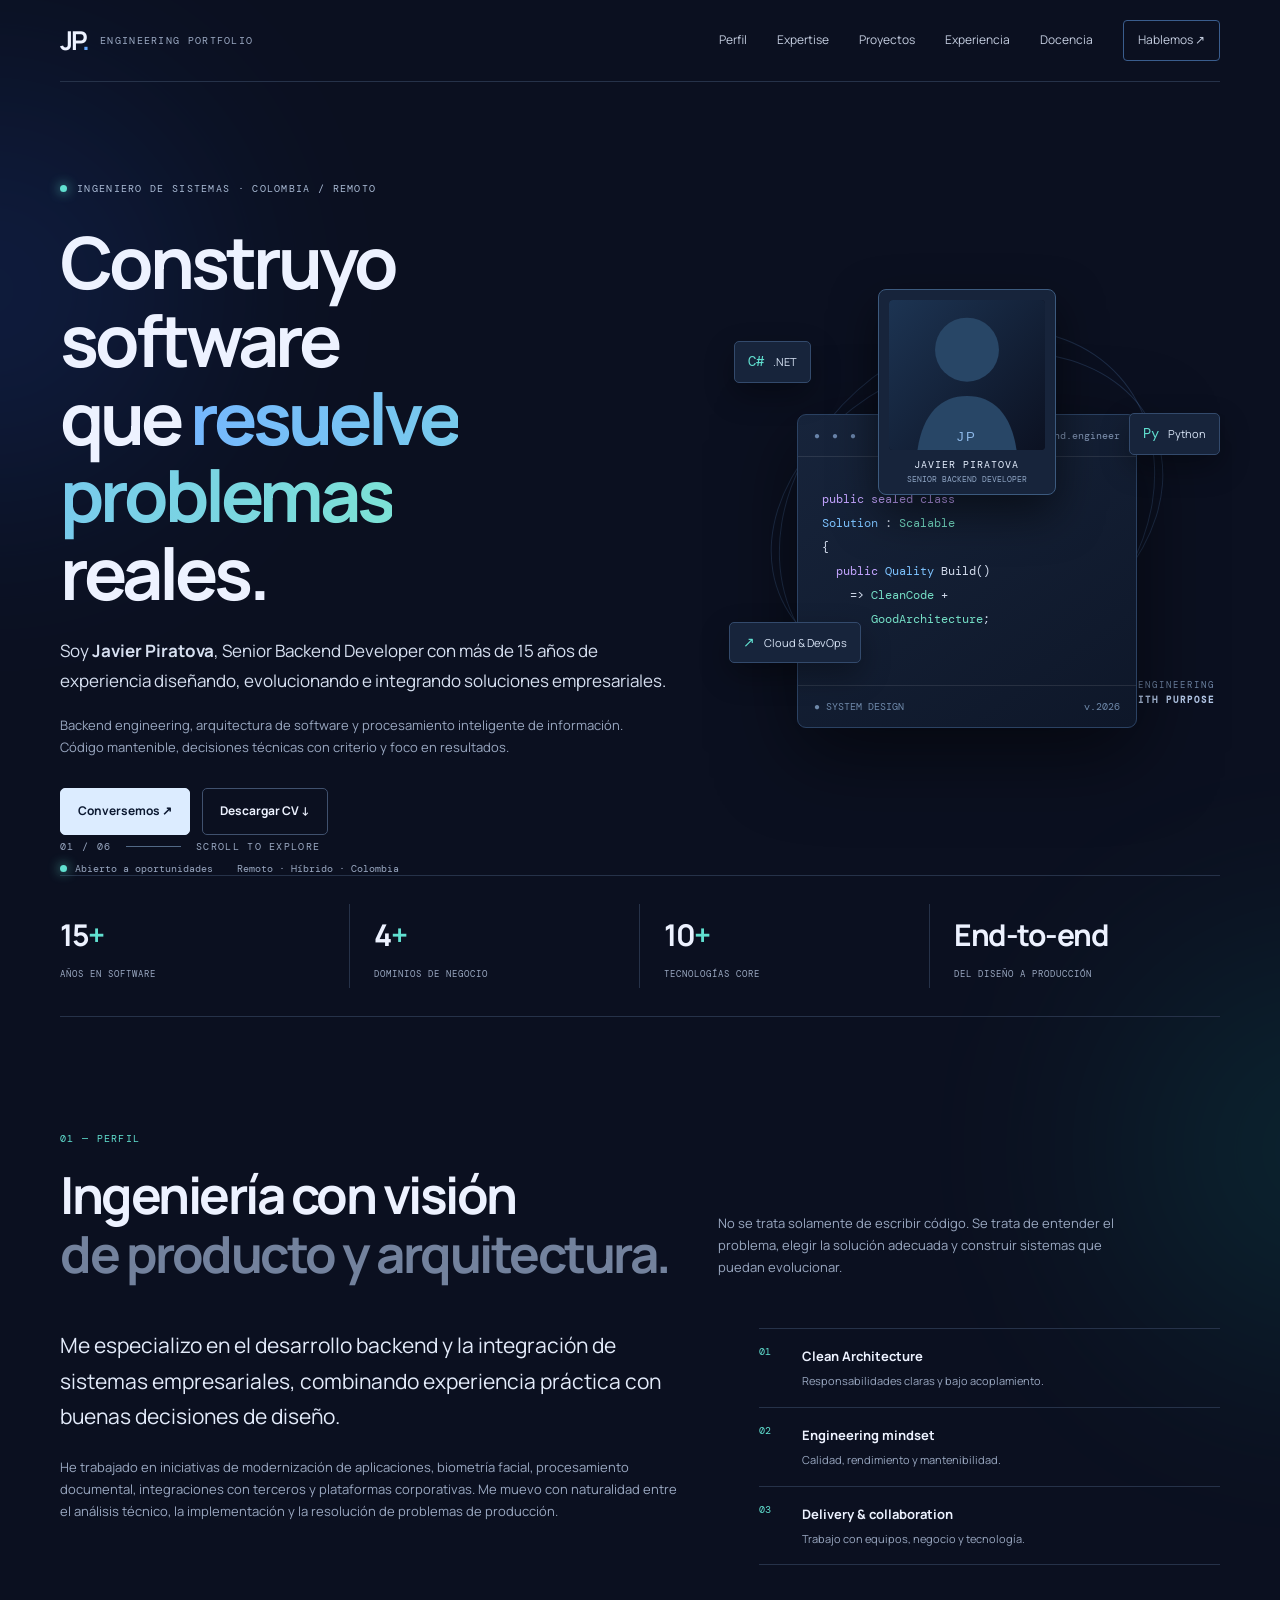
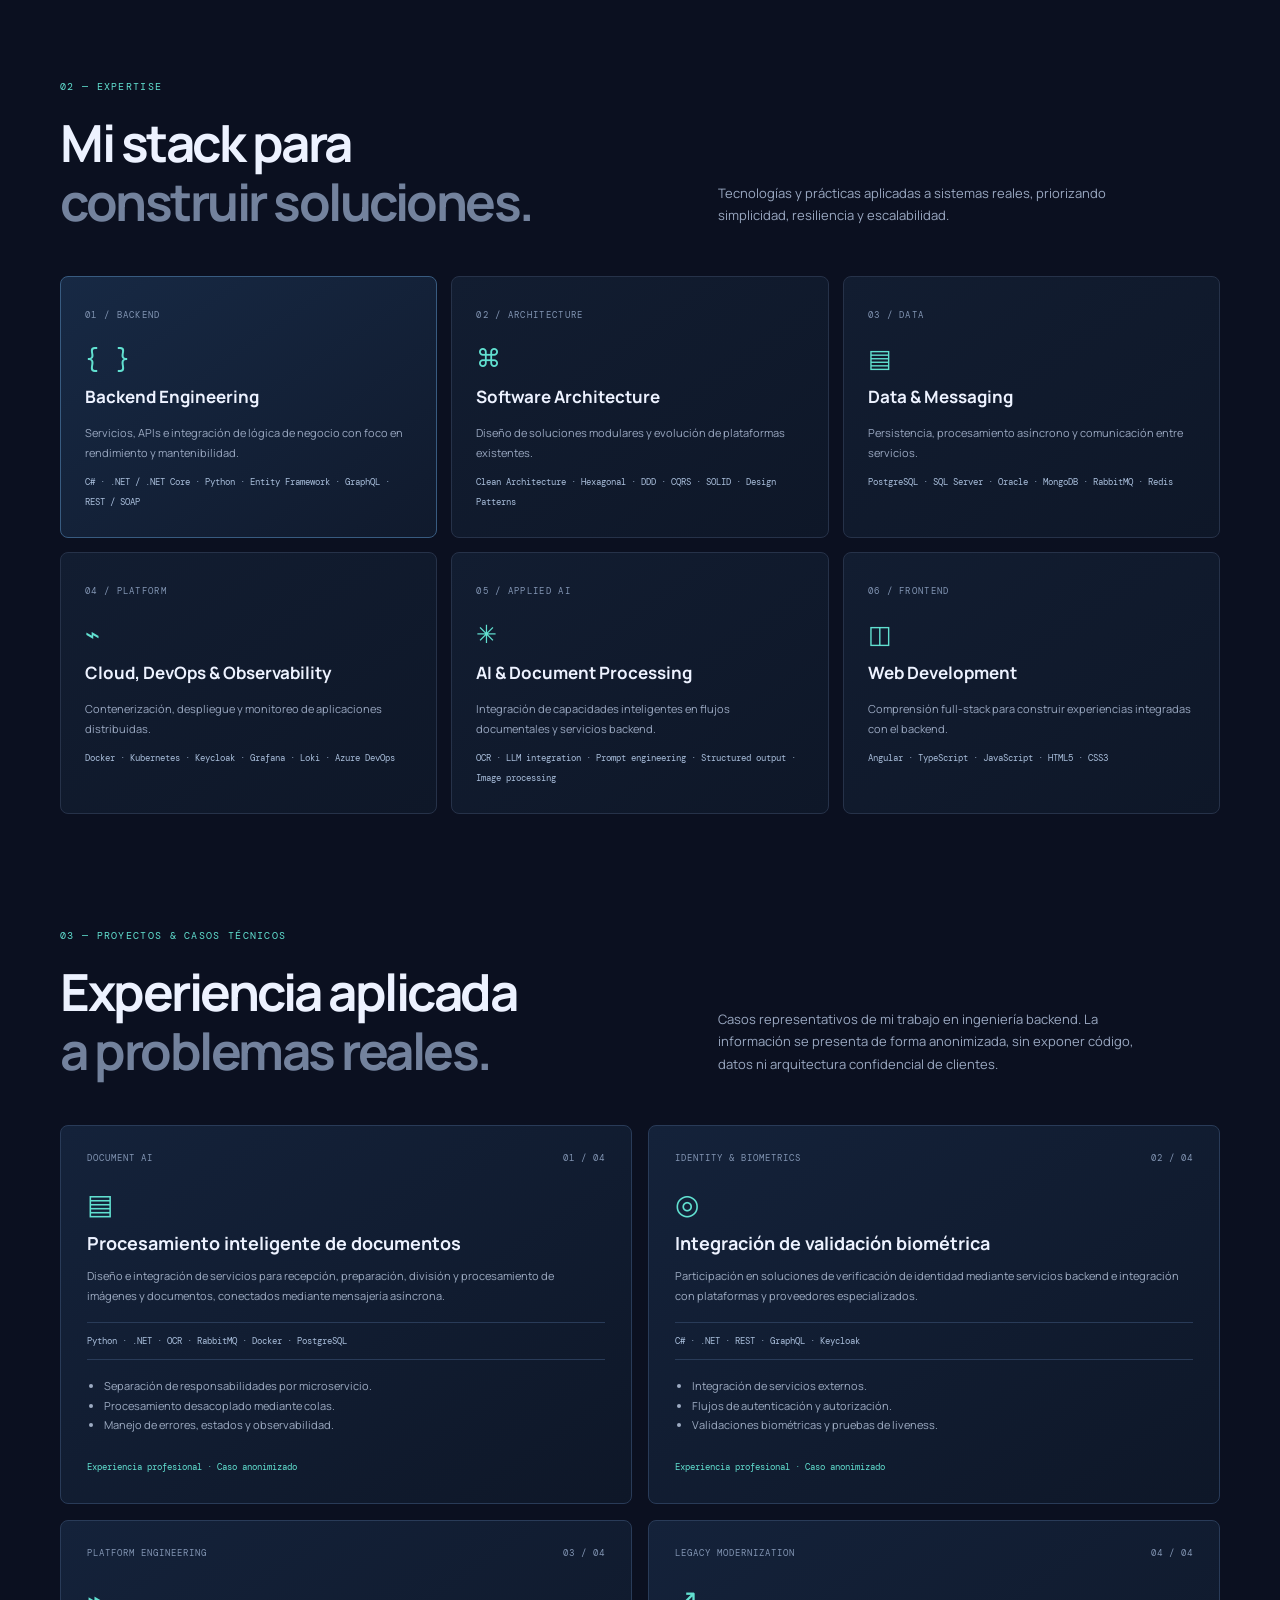
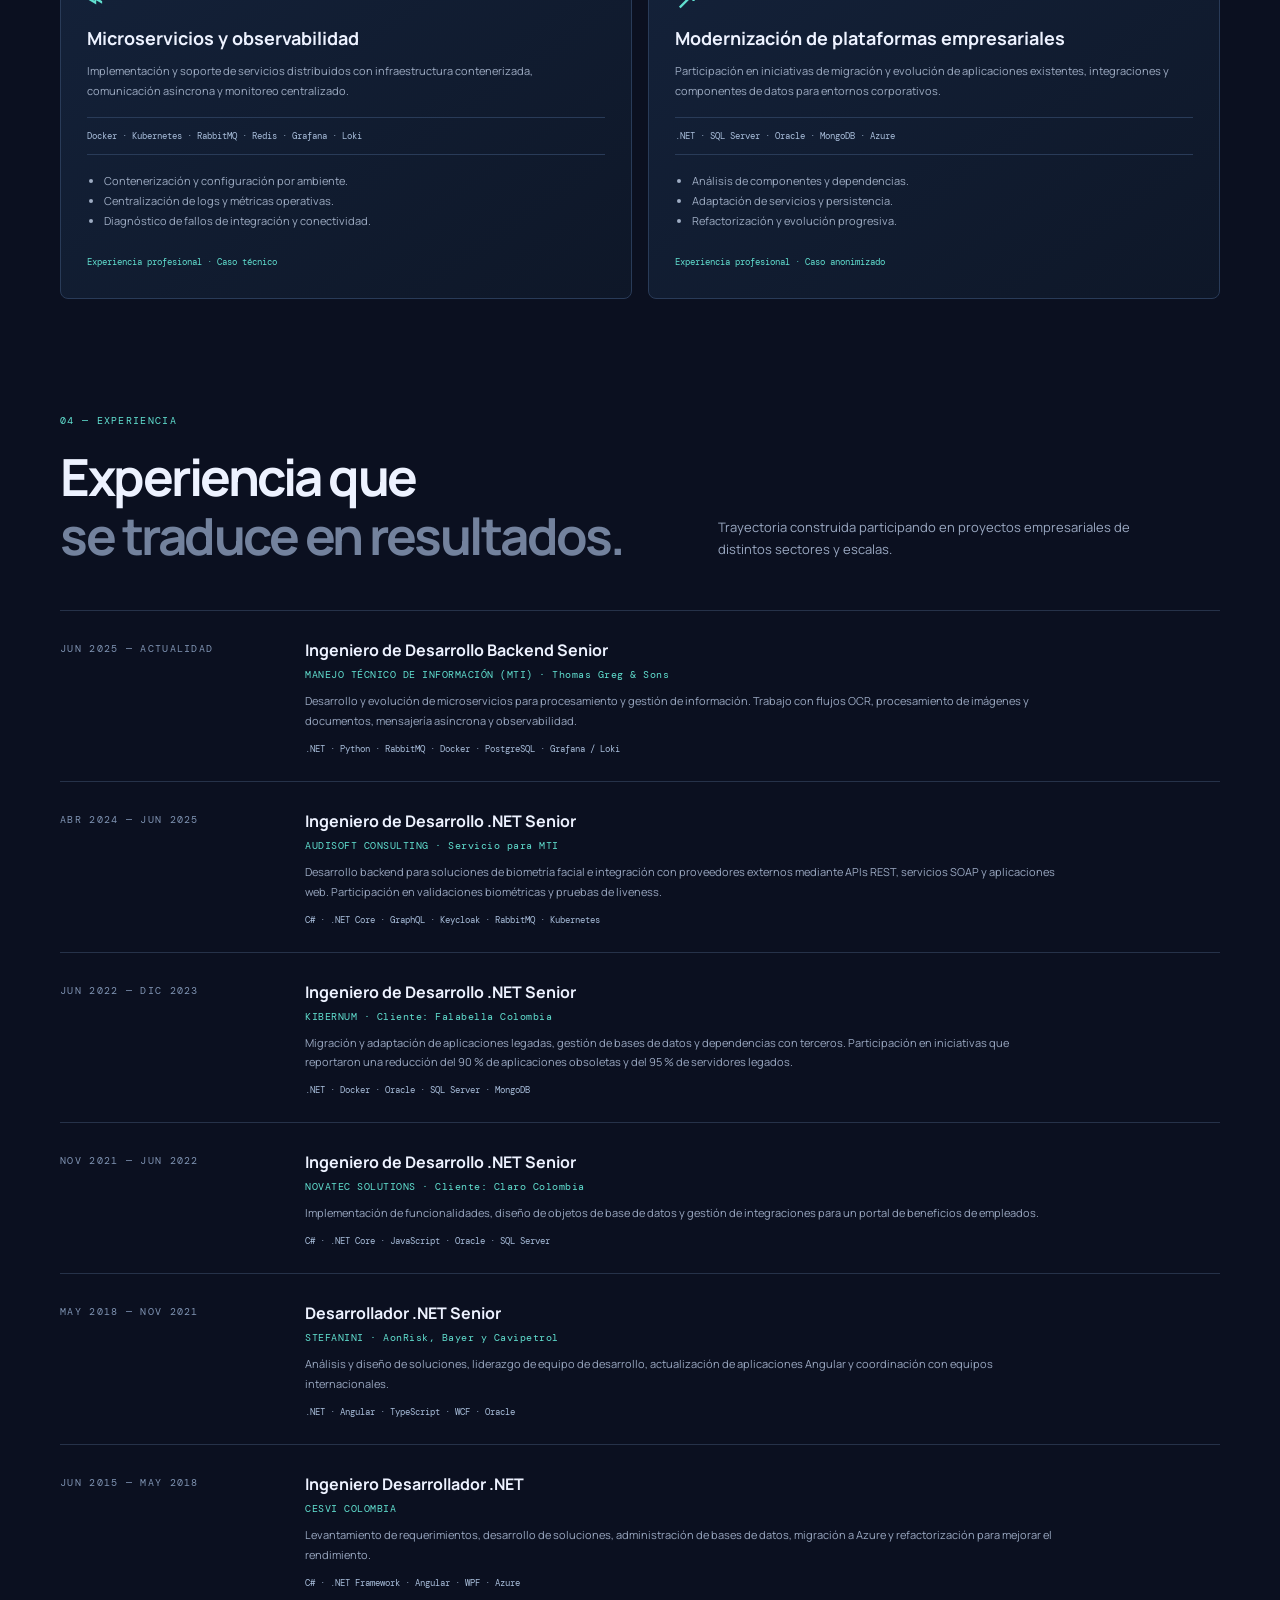
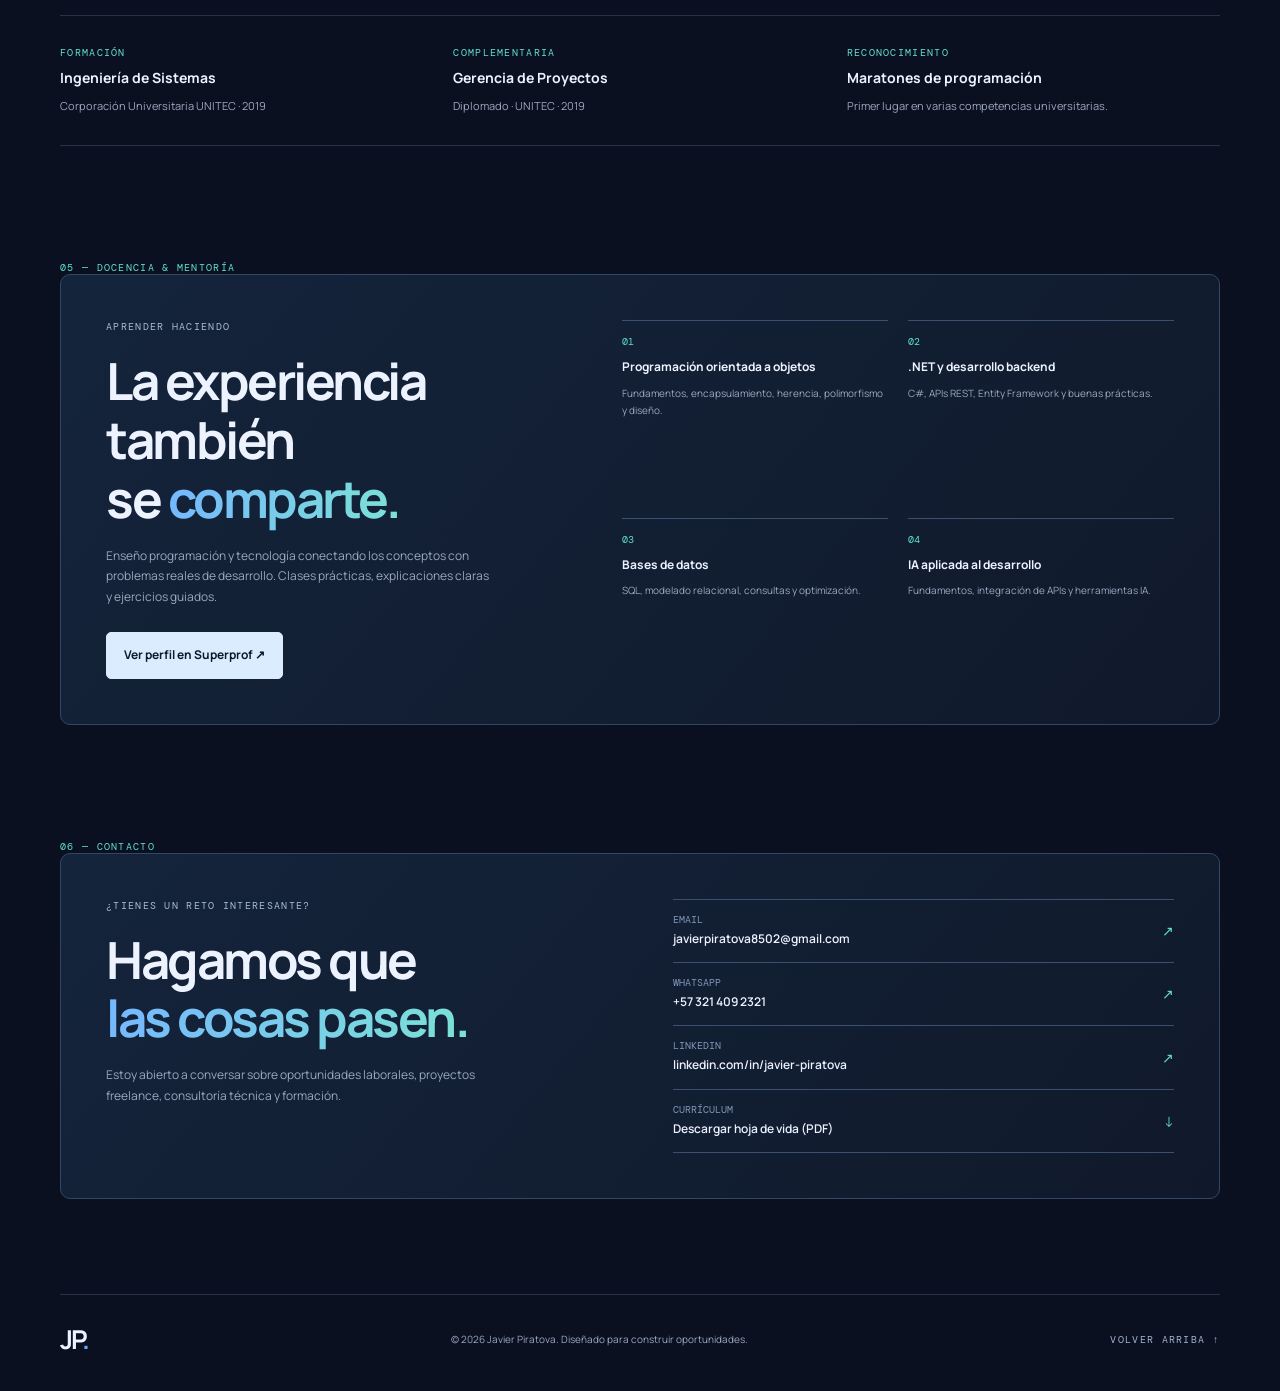
==== index.html @ d43de3b3 "fix(portfolio): refine structured data and brand image accessibility" ====
<!doctype html>
<html lang="es">
<head>
<meta charset="utf-8"><meta name="viewport" content="width=device-width,initial-scale=1">
<meta name="theme-color" content="#0b1020">
<meta name="robots" content="index,follow,max-image-preview:large">
<link rel="canonical" href="https://xavier8502.github.io/Portafolio/">
<link rel="icon" type="image/svg+xml" href="assets/favicon.svg">
<link rel="sitemap" type="application/xml" href="sitemap.xml">
<meta property="og:type" content="website">
<meta property="og:url" content="https://xavier8502.github.io/Portafolio/">
<meta property="og:image" content="https://xavier8502.github.io/Portafolio/assets/og-cover.svg">
<meta name="twitter:card" content="summary_large_image">
<meta name="twitter:title" content="Javier Piratova | Senior Backend Developer">
<meta name="twitter:description" content="Ingeniero de Sistemas y Senior Backend Developer. Arquitectura, .NET, microservicios e IA aplicada.">
<meta name="twitter:image" content="https://xavier8502.github.io/Portafolio/assets/og-cover.svg">
<script type="application/ld+json">
{"@context":"https://schema.org","@type":"Person","name":"Javier Piratova","jobTitle":"Senior Backend Developer","url":"https://xavier8502.github.io/Portafolio/","email":"mailto:javierpiratova8502@gmail.com","sameAs":["https://www.linkedin.com/in/javier-piratova","https://github.com/Xavier8502"],"knowsAbout":["Software Architecture","C#",".NET","Python","Microservices","GraphQL","REST APIs","Document AI","OCR","RabbitMQ","PostgreSQL","Docker","Kubernetes"]}
</script>
<meta name="description" content="Javier Piratova — Senior Backend Developer e Ingeniero de Sistemas. Arquitectura de software, .NET, C#, Python, microservicios, APIs e IA aplicada.">
<meta property="og:title" content="Javier Piratova | Senior Backend Developer">
<meta property="og:description" content="Diseño y desarrollo de soluciones backend robustas, escalables y mantenibles.">
<title>Javier Piratova | Senior Backend Developer</title>
<link rel="preconnect" href="https://fonts.googleapis.com"><link rel="preconnect" href="https://fonts.gstatic.com" crossorigin>
<link href="https://fonts.googleapis.com/css2?family=DM+Mono:wght@400;500&family=Manrope:wght@400;500;600;700;800&display=swap" rel="stylesheet">
<link rel="stylesheet" href="styles.css"><script defer src="script.js"></script>
</head>
<body>
<a class="skip-link" href="#contenido">Saltar al contenido principal</a>
<div class="glow g1"></div><div class="glow g2"></div>
<header><a class="brand" aria-label="Javier Piratova, inicio" href="#inicio"><b>JP<span>.</span></b><small>ENGINEERING PORTFOLIO</small></a>
<button class="menu" type="button" aria-label="Abrir menú" aria-expanded="false" aria-controls="main-navigation">☰</button>
<nav id="main-navigation" aria-label="Navegación principal"><a href="#perfil">Perfil</a><a href="#expertise">Expertise</a><a href="#proyectos">Proyectos</a><a href="#experiencia">Experiencia</a><a href="#docencia">Docencia</a><a class="nav-cta" href="#contacto">Hablemos ↗</a></nav></header>
<main id="contenido">
<section class="hero wrap" id="inicio">
<div class="hero-copy"><div class="eyebrow"><i></i> INGENIERO DE SISTEMAS · COLOMBIA / REMOTO</div>
<h1>Construyo software<br>que <em>resuelve problemas</em><br>reales.</h1>
<p class="lead">Soy <strong>Javier Piratova</strong>, Senior Backend Developer con más de 15 años de experiencia diseñando, evolucionando e integrando soluciones empresariales.</p>
<p class="sub">Backend engineering, arquitectura de software y procesamiento inteligente de información. Código mantenible, decisiones técnicas con criterio y foco en resultados.</p>
<div class="actions"><a class="btn primary" href="#contacto">Conversemos ↗</a><a class="btn" href="assets/CV_Javier_Piratova.pdf" target="_blank" rel="noopener">Descargar CV ↓</a></div>
<div class="availability"><span><i></i> Abierto a oportunidades</span><span>Remoto · Híbrido · Colombia</span></div></div>
<div class="visual"><div class="portrait-card"><img src="assets/profile-placeholder.svg" alt="Marca personal JP de Javier Piratova" width="152" height="184"><span>JAVIER PIRATOVA</span><small>SENIOR BACKEND DEVELOPER</small></div><div class="orbit o1"></div><div class="orbit o2"></div>
<div class="code"><div class="code-top"><span>● ● ●</span> backend.engineer</div><pre><b>public sealed class</b>
<span>Solution</span> : <i>Scalable</i>
{
  <b>public</b> <span>Quality</span> Build()
    =&gt; <i>CleanCode</i> +
       <i>GoodArchitecture</i>;
}</pre><div class="code-bottom">● SYSTEM DESIGN <span>v.2026</span></div></div>
<div class="chip c1"><b>C#</b> .NET</div><div class="chip c2"><b>Py</b> Python</div><div class="chip c3"><b>↗</b> Cloud & DevOps</div><div class="visual-label">ENGINEERING<br><strong>WITH PURPOSE</strong></div></div>
<div class="scroll">01 / 06 <span></span> SCROLL TO EXPLORE</div></section>
<section class="stats wrap"><div><b>15<span>+</span></b><small>AÑOS EN SOFTWARE</small></div><div><b>4<span>+</span></b><small>DOMINIOS DE NEGOCIO</small></div><div><b>10<span>+</span></b><small>TECNOLOGÍAS CORE</small></div><div><b>End-to-end</b><small>DEL DISEÑO A PRODUCCIÓN</small></div></section>
<section class="section wrap" id="perfil"><div class="kicker">01 — PERFIL</div><div class="heading"><h2>Ingeniería con visión<br><span>de producto y arquitectura.</span></h2><p>No se trata solamente de escribir código. Se trata de entender el problema, elegir la solución adecuada y construir sistemas que puedan evolucionar.</p></div>
<div class="profile"><div><p class="big">Me especializo en el desarrollo backend y la integración de sistemas empresariales, combinando experiencia práctica con buenas decisiones de diseño.</p><p>He trabajado en iniciativas de modernización de aplicaciones, biometría facial, procesamiento documental, integraciones con terceros y plataformas corporativas. Me muevo con naturalidad entre el análisis técnico, la implementación y la resolución de problemas de producción.</p></div>
<div class="principles"><article><i>01</i><b>Clean Architecture</b><small>Responsabilidades claras y bajo acoplamiento.</small></article><article><i>02</i><b>Engineering mindset</b><small>Calidad, rendimiento y mantenibilidad.</small></article><article><i>03</i><b>Delivery & collaboration</b><small>Trabajo con equipos, negocio y tecnología.</small></article></div></div></section>
<section class="section wrap" id="expertise"><div class="kicker">02 — EXPERTISE</div><div class="heading"><h2>Mi stack para<br><span>construir soluciones.</span></h2><p>Tecnologías y prácticas aplicadas a sistemas reales, priorizando simplicidad, resiliencia y escalabilidad.</p></div>
<div class="cards">
<article class="card featured"><label>01 / BACKEND</label><div class="symbol">{ }</div><h3>Backend Engineering</h3><p>Servicios, APIs e integración de lógica de negocio con foco en rendimiento y mantenibilidad.</p><div class="tags">C# · .NET / .NET Core · Python · Entity Framework · GraphQL · REST / SOAP</div></article>
<article class="card"><label>02 / ARCHITECTURE</label><div class="symbol">⌘</div><h3>Software Architecture</h3><p>Diseño de soluciones modulares y evolución de plataformas existentes.</p><div class="tags">Clean Architecture · Hexagonal · DDD · CQRS · SOLID · Design Patterns</div></article>
<article class="card"><label>03 / DATA</label><div class="symbol">▤</div><h3>Data & Messaging</h3><p>Persistencia, procesamiento asíncrono y comunicación entre servicios.</p><div class="tags">PostgreSQL · SQL Server · Oracle · MongoDB · RabbitMQ · Redis</div></article>
<article class="card"><label>04 / PLATFORM</label><div class="symbol">⌁</div><h3>Cloud, DevOps & Observability</h3><p>Contenerización, despliegue y monitoreo de aplicaciones distribuidas.</p><div class="tags">Docker · Kubernetes · Keycloak · Grafana · Loki · Azure DevOps</div></article>
<article class="card"><label>05 / APPLIED AI</label><div class="symbol">✳</div><h3>AI & Document Processing</h3><p>Integración de capacidades inteligentes en flujos documentales y servicios backend.</p><div class="tags">OCR · LLM integration · Prompt engineering · Structured output · Image processing</div></article>
<article class="card"><label>06 / FRONTEND</label><div class="symbol">◫</div><h3>Web Development</h3><p>Comprensión full-stack para construir experiencias integradas con el backend.</p><div class="tags">Angular · TypeScript · JavaScript · HTML5 · CSS3</div></article></div></section>

<section class="section wrap" id="proyectos"><div class="kicker">03 — PROYECTOS & CASOS TÉCNICOS</div><div class="heading"><h2>Experiencia aplicada<br><span>a problemas reales.</span></h2><p>Casos representativos de mi trabajo en ingeniería backend. La información se presenta de forma anonimizada, sin exponer código, datos ni arquitectura confidencial de clientes.</p></div>
<div class="project-grid">
<article class="project-card"><div class="project-meta"><span>DOCUMENT AI</span><span>01 / 04</span></div><div class="project-icon">▤</div><h3>Procesamiento inteligente de documentos</h3><p>Diseño e integración de servicios para recepción, preparación, división y procesamiento de imágenes y documentos, conectados mediante mensajería asíncrona.</p><div class="project-stack">Python · .NET · OCR · RabbitMQ · Docker · PostgreSQL</div><ul><li>Separación de responsabilidades por microservicio.</li><li>Procesamiento desacoplado mediante colas.</li><li>Manejo de errores, estados y observabilidad.</li></ul><span class="project-kind">Experiencia profesional · Caso anonimizado</span></article>
<article class="project-card"><div class="project-meta"><span>IDENTITY & BIOMETRICS</span><span>02 / 04</span></div><div class="project-icon">◎</div><h3>Integración de validación biométrica</h3><p>Participación en soluciones de verificación de identidad mediante servicios backend e integración con plataformas y proveedores especializados.</p><div class="project-stack">C# · .NET · REST · GraphQL · Keycloak</div><ul><li>Integración de servicios externos.</li><li>Flujos de autenticación y autorización.</li><li>Validaciones biométricas y pruebas de liveness.</li></ul><span class="project-kind">Experiencia profesional · Caso anonimizado</span></article>
<article class="project-card"><div class="project-meta"><span>PLATFORM ENGINEERING</span><span>03 / 04</span></div><div class="project-icon">⌁</div><h3>Microservicios y observabilidad</h3><p>Implementación y soporte de servicios distribuidos con infraestructura contenerizada, comunicación asíncrona y monitoreo centralizado.</p><div class="project-stack">Docker · Kubernetes · RabbitMQ · Redis · Grafana · Loki</div><ul><li>Contenerización y configuración por ambiente.</li><li>Centralización de logs y métricas operativas.</li><li>Diagnóstico de fallos de integración y conectividad.</li></ul><span class="project-kind">Experiencia profesional · Caso técnico</span></article>
<article class="project-card"><div class="project-meta"><span>LEGACY MODERNIZATION</span><span>04 / 04</span></div><div class="project-icon">↗</div><h3>Modernización de plataformas empresariales</h3><p>Participación en iniciativas de migración y evolución de aplicaciones existentes, integraciones y componentes de datos para entornos corporativos.</p><div class="project-stack">.NET · SQL Server · Oracle · MongoDB · Azure</div><ul><li>Análisis de componentes y dependencias.</li><li>Adaptación de servicios y persistencia.</li><li>Refactorización y evolución progresiva.</li></ul><span class="project-kind">Experiencia profesional · Caso anonimizado</span></article>
</div></section>
<section class="section wrap" id="experiencia"><div class="kicker">04 — EXPERIENCIA</div><div class="heading"><h2>Experiencia que<br><span>se traduce en resultados.</span></h2><p>Trayectoria construida participando en proyectos empresariales de distintos sectores y escalas.</p></div>
<div class="timeline">
<article><time>JUN 2025 — ACTUALIDAD</time><div><h3>Ingeniero de Desarrollo Backend Senior</h3><h4>MANEJO TÉCNICO DE INFORMACIÓN (MTI) · Thomas Greg & Sons</h4><p>Desarrollo y evolución de microservicios para procesamiento y gestión de información. Trabajo con flujos OCR, procesamiento de imágenes y documentos, mensajería asíncrona y observabilidad.</p><small>.NET · Python · RabbitMQ · Docker · PostgreSQL · Grafana / Loki</small></div></article>
<article><time>ABR 2024 — JUN 2025</time><div><h3>Ingeniero de Desarrollo .NET Senior</h3><h4>AUDISOFT CONSULTING · Servicio para MTI</h4><p>Desarrollo backend para soluciones de biometría facial e integración con proveedores externos mediante APIs REST, servicios SOAP y aplicaciones web. Participación en validaciones biométricas y pruebas de liveness.</p><small>C# · .NET Core · GraphQL · Keycloak · RabbitMQ · Kubernetes</small></div></article>
<article><time>JUN 2022 — DIC 2023</time><div><h3>Ingeniero de Desarrollo .NET Senior</h3><h4>KIBERNUM · Cliente: Falabella Colombia</h4><p>Migración y adaptación de aplicaciones legadas, gestión de bases de datos y dependencias con terceros. Participación en iniciativas que reportaron una reducción del 90 % de aplicaciones obsoletas y del 95 % de servidores legados.</p><small>.NET · Docker · Oracle · SQL Server · MongoDB</small></div></article>
<article><time>NOV 2021 — JUN 2022</time><div><h3>Ingeniero de Desarrollo .NET Senior</h3><h4>NOVATEC SOLUTIONS · Cliente: Claro Colombia</h4><p>Implementación de funcionalidades, diseño de objetos de base de datos y gestión de integraciones para un portal de beneficios de empleados.</p><small>C# · .NET Core · JavaScript · Oracle · SQL Server</small></div></article>
<article><time>MAY 2018 — NOV 2021</time><div><h3>Desarrollador .NET Senior</h3><h4>STEFANINI · AonRisk, Bayer y Cavipetrol</h4><p>Análisis y diseño de soluciones, liderazgo de equipo de desarrollo, actualización de aplicaciones Angular y coordinación con equipos internacionales.</p><small>.NET · Angular · TypeScript · WCF · Oracle</small></div></article>
<article><time>JUN 2015 — MAY 2018</time><div><h3>Ingeniero Desarrollador .NET</h3><h4>CESVI COLOMBIA</h4><p>Levantamiento de requerimientos, desarrollo de soluciones, administración de bases de datos, migración a Azure y refactorización para mejorar el rendimiento.</p><small>C# · .NET Framework · Angular · WPF · Azure</small></div></article></div>
<div class="education"><article><label>FORMACIÓN</label><b>Ingeniería de Sistemas</b><small>Corporación Universitaria UNITEC · 2019</small></article><article><label>COMPLEMENTARIA</label><b>Gerencia de Proyectos</b><small>Diplomado · UNITEC · 2019</small></article><article><label>RECONOCIMIENTO</label><b>Maratones de programación</b><small>Primer lugar en varias competencias universitarias.</small></article></div></section>
<section class="section wrap" id="docencia"><div class="kicker">05 — DOCENCIA & MENTORÍA</div><div class="teaching"><div><div class="eyebrow">APRENDER HACIENDO</div><h2>La experiencia también<br>se <em>comparte.</em></h2><p>Enseño programación y tecnología conectando los conceptos con problemas reales de desarrollo. Clases prácticas, explicaciones claras y ejercicios guiados.</p><a class="btn primary" href="https://www.superprof.co/" aria-label="Buscar perfil de Javier Piratova en Superprof" target="_blank" rel="noopener">Ver perfil en Superprof ↗</a></div>
<div class="topics"><article><i>01</i><b>Programación orientada a objetos</b><small>Fundamentos, encapsulamiento, herencia, polimorfismo y diseño.</small></article><article><i>02</i><b>.NET y desarrollo backend</b><small>C#, APIs REST, Entity Framework y buenas prácticas.</small></article><article><i>03</i><b>Bases de datos</b><small>SQL, modelado relacional, consultas y optimización.</small></article><article><i>04</i><b>IA aplicada al desarrollo</b><small>Fundamentos, integración de APIs y herramientas IA.</small></article></div></div></section>
<section class="section wrap contact-section" id="contacto"><div class="kicker">06 — CONTACTO</div><div class="contact"><div><div class="eyebrow">¿TIENES UN RETO INTERESANTE?</div><h2>Hagamos que<br><em>las cosas pasen.</em></h2><p>Estoy abierto a conversar sobre oportunidades laborales, proyectos freelance, consultoría técnica y formación.</p></div>
<div class="links"><a href="mailto:javierpiratova8502@gmail.com"><small>EMAIL</small><b>javierpiratova8502@gmail.com</b><i>↗</i></a><a href="https://wa.me/573214092321" target="_blank" rel="noopener"><small>WHATSAPP</small><b>+57 321 409 2321</b><i>↗</i></a><a href="https://www.linkedin.com/in/javier-piratova" target="_blank" rel="noopener"><small>LINKEDIN</small><b>linkedin.com/in/javier-piratova</b><i>↗</i></a><a href="assets/CV_Javier_Piratova.pdf" target="_blank" rel="noopener"><small>CURRÍCULUM</small><b>Descargar hoja de vida (PDF)</b><i>↓</i></a></div></div></section>
</main><footer class="wrap"><a class="brand" href="#inicio"><b>JP<span>.</span></b></a><small>© <span id="year">2026</span> Javier Piratova. Diseñado para construir oportunidades.</small><a href="#inicio">VOLVER ARRIBA ↑</a></footer>
</body></html>
---- styles.css ----
*{box-sizing:border-box}html{scroll-behavior:smooth;scroll-padding-top:90px}body{margin:0;background:#0b1020;color:#edf2ff;font:14px/1.7 Manrope,sans-serif;overflow-x:hidden}a{color:inherit;text-decoration:none}.glow{position:absolute;z-index:-1;filter:blur(110px);opacity:.15;border-radius:50%;pointer-events:none}.g1{width:420px;height:420px;background:#2563eb;top:80px;left:-220px}.g2{width:400px;height:400px;background:#0d9488;top:950px;right:-240px}.wrap,header{width:min(1160px,calc(100% - 48px));margin:auto}header{height:82px;display:flex;align-items:center;justify-content:space-between;border-bottom:1px solid #263249;position:relative;z-index:4}.brand{display:flex;align-items:center;gap:12px}.brand b{font-size:26px;letter-spacing:-2px}.brand b span{color:#65a8ff}.brand small,.eyebrow,.kicker,label,time,.scroll,footer>a:last-child{font:10px 'DM Mono',monospace;letter-spacing:1.3px;color:#9aa8c1}nav{display:flex;gap:30px;align-items:center;font-size:12px;color:#c5cee0}nav a:hover{color:white}.nav-cta{padding:9px 14px;border:1px solid #3a5d8d;border-radius:4px}.menu{display:none;background:none;border:0;color:white;font-size:22px}.hero{min-height:680px;padding-top:100px;display:grid;grid-template-columns:1.1fr .9fr;gap:35px;align-items:center;position:relative}.eyebrow{display:flex;gap:10px;align-items:center;color:#a9bad4}.eyebrow i,.availability i{width:7px;height:7px;border-radius:50%;background:#61e0d0;box-shadow:0 0 12px #61e0d0;display:inline-block}.hero h1{font-size:clamp(43px,6vw,72px);line-height:1.08;letter-spacing:-4px;margin:28px 0 24px}.hero h1 em,.teaching h2 em,.contact h2 em{font-style:normal;background:linear-gradient(100deg,#75b7ff,#7ce2d5);background-clip:text;color:transparent}.lead{font-size:17px;color:#d7e0f1;max-width:610px;line-height:1.8}.sub{font-size:13px;color:#9aa8c1;max-width:570px}.actions{display:flex;gap:12px;margin-top:30px}.btn{display:inline-block;padding:12px 17px;border:1px solid #40516e;border-radius:5px;font-size:12px;font-weight:700}.btn:hover{border-color:#65a8ff;transform:translateY(-2px)}.btn.primary{background:#dcecff;color:#0b1830;border-color:#dcecff}.availability{display:flex;gap:24px;margin-top:27px;font:10px 'DM Mono',monospace;color:#9aa8c1}.availability span{display:flex;align-items:center;gap:8px}.visual{height:460px;display:grid;place-items:center;position:relative;margin-bottom:30px}.orbit{position:absolute;border:1px solid #6aa0e633;border-radius:50%}.o1{width:410px;height:300px;transform:rotate(-25deg)}.o2{width:330px;height:410px;transform:rotate(48deg)}.code{width:340px;background:linear-gradient(145deg,#17243b,#0e1729);border:1px solid #2b4263;border-radius:9px;box-shadow:0 25px 80px #0008;z-index:2;overflow:hidden}.code-top,.code-bottom{height:42px;display:flex;justify-content:space-between;align-items:center;padding:0 16px;color:#8295b3;font:10px 'DM Mono',monospace;border-bottom:1px solid #ffffff18}.code-top span{color:#6883a9;letter-spacing:3px}.code pre{padding:18px 24px;color:#d5deef;font:12px/2 'DM Mono',monospace}.code pre b{color:#c4a5ff;font-weight:400}.code pre span{color:#7dc3ff}.code pre i{color:#75dfc6;font-style:normal}.code-bottom{border:0;border-top:1px solid #ffffff18;color:#6e88a9}.chip{position:absolute;z-index:3;padding:10px 13px;background:#17243b;border:1px solid #334a6c;border-radius:5px;box-shadow:0 12px 30px #0005;font-size:11px;color:#d9e5f7}.chip b{font:14px 'DM Mono',monospace;color:#61e0d0;margin-right:7px}.c1{top:58px;left:20px}.c2{right:0;top:130px}.c3{bottom:80px;left:15px}.visual-label{position:absolute;right:5px;bottom:35px;font:9px/1.7 'DM Mono',monospace;letter-spacing:2px;color:#6f85a5;text-align:right}.visual-label strong{color:#b5c9e9}.scroll{position:absolute;bottom:22px;left:0;display:flex;gap:15px;align-items:center}.scroll span{height:1px;width:55px;background:#526986}.stats{display:grid;grid-template-columns:repeat(4,1fr);padding:28px 0;border-top:1px solid #263249;border-bottom:1px solid #263249}.stats div{padding:5px 24px;border-right:1px solid #263249}.stats div:first-child{padding-left:0}.stats div:last-child{border:0}.stats b{display:block;font-size:30px;letter-spacing:-1.5px}.stats b span{color:#61e0d0}.stats small{font:9px 'DM Mono',monospace;letter-spacing:1px;color:#9aa8c1}.section{padding-top:115px}.kicker{color:#61e0d0}.heading{display:grid;grid-template-columns:1.1fr .9fr;gap:45px;align-items:end;margin:20px 0 45px}.heading h2,.teaching h2,.contact h2{font-size:clamp(34px,4vw,52px);letter-spacing:-2.5px;line-height:1.15;margin:0}.heading h2 span{color:#73829d}.heading>p{font-size:13px;color:#9aa8c1;max-width:420px;margin:0 0 5px}.profile{display:grid;grid-template-columns:1.15fr .85fr;gap:75px}.big{font-size:21px;line-height:1.7;color:#e3ebfa;margin-top:0}.profile>div:first-child>p:last-child{font-size:13px;color:#9aa8c1}.principles{border-top:1px solid #263249}.principles article{display:grid;grid-template-columns:38px 1fr;gap:5px;padding:16px 0;border-bottom:1px solid #263249}.principles i,.topics i{font:10px 'DM Mono',monospace;color:#61e0d0;grid-row:span 2}.principles b{font-size:13px}.principles small{font-size:11px;color:#9aa8c1}.cards{display:grid;grid-template-columns:repeat(3,1fr);gap:14px}.card{background:linear-gradient(145deg,#121d31,#0e1728);border:1px solid #263249;padding:24px;border-radius:8px;min-height:245px}.card:hover{border-color:#42658f;transform:translateY(-3px)}.card.featured{border-color:#385b80;background:linear-gradient(145deg,#172944,#101a2d)}.card label{color:#8295b3;font-size:9px}.symbol{font:25px 'DM Mono',monospace;color:#61e0d0;margin:17px 0 8px}.card h3{font-size:17px;margin:0 0 8px}.card p{font-size:11px;color:#9aa8c1;line-height:1.8}.tags{font:9px 'DM Mono',monospace;color:#a9bedb;line-height:2.2}.timeline{border-top:1px solid #263249}.timeline article{display:grid;grid-template-columns:210px 1fr;gap:35px;padding:26px 0;border-bottom:1px solid #263249}.timeline time{padding-top:5px;color:#7f93b2}.timeline h3{font-size:16px;margin:0 0 4px}.timeline h4{font:10px 'DM Mono',monospace;color:#61e0d0;letter-spacing:.5px;margin:0 0 10px}.timeline p{font-size:11px;color:#9aa8c1;line-height:1.8;margin:0;max-width:760px}.timeline small{display:block;font:9px 'DM Mono',monospace;color:#a9bedb;margin-top:12px}.education{display:grid;grid-template-columns:repeat(3,1fr);gap:20px;padding:30px 0;border-bottom:1px solid #263249}.education article{display:grid;gap:7px}.education label{color:#61e0d0}.education b{font-size:14px}.education small{font-size:11px;color:#9aa8c1}.teaching,.contact{display:grid;grid-template-columns:.9fr 1.1fr;gap:65px;padding:45px;background:linear-gradient(130deg,#14243b,#10192b);border:1px solid #304866;border-radius:10px}.teaching h2,.contact h2{margin:18px 0}.teaching>div:first-child>p,.contact>div:first-child>p{font-size:12px;color:#9aa8c1;max-width:390px;margin-bottom:25px}.topics{display:grid;grid-template-columns:1fr 1fr;gap:20px}.topics article{border-top:1px solid #3b506e;padding-top:14px}.topics i{display:block;margin-bottom:9px}.topics b{font-size:12px;display:block}.topics small{font-size:10px;color:#9aa8c1;display:block;margin-top:7px;line-height:1.7}.contact-section{padding-bottom:95px}.contact{grid-template-columns:1fr 1fr}.links{border-top:1px solid #3b506e}.links a{display:grid;grid-template-columns:1fr auto;gap:3px;padding:13px 0;border-bottom:1px solid #3b506e}.links small{grid-column:1;font:10px 'DM Mono',monospace;color:#8297b6}.links b{font-size:12px;font-weight:600}.links i{grid-column:2;grid-row:1/3;align-self:center;color:#61e0d0;font-style:normal}footer{border-top:1px solid #263249;padding:22px 0 30px;display:flex;align-items:center;justify-content:space-between}footer>small{font-size:10px;color:#9aa8c1}footer>a:last-child{color:#9fb2cf}
@media(max-width:850px){.hero{grid-template-columns:1fr;padding-top:70px}.visual{height:390px}.heading{grid-template-columns:1fr;gap:14px}.profile{gap:30px}.cards{grid-template-columns:repeat(2,1fr)}.teaching,.contact{gap:35px;padding:30px}.timeline article{grid-template-columns:155px 1fr}}
@media(max-width:600px){.wrap,header{width:calc(100% - 36px)}header{height:70px}.brand small{font-size:8px}.menu{display:block}nav{display:none;position:absolute;top:69px;left:0;right:0;background:#111a2d;border:1px solid #263249;padding:18px;flex-direction:column;align-items:stretch;gap:17px}nav.open{display:flex}.nav-cta{text-align:center}.hero{padding-top:55px;min-height:auto}.hero h1{font-size:43px;letter-spacing:-2.5px}.lead{font-size:15px}.availability{flex-direction:column;gap:9px}.visual{height:340px;transform:scale(.88);margin:-5px -20px 18px}.code{width:300px}.o1{width:330px}.o2{height:340px}.c1{left:0}.c2{right:0}.c3{left:0}.scroll{position:relative;bottom:auto;margin:8px 0 22px}.stats{grid-template-columns:1fr 1fr;gap:17px}.stats div{padding:5px 12px;border:0}.stats div:first-child{padding-left:12px}.stats b{font-size:25px}.section{padding-top:82px}.heading{margin-bottom:30px}.heading h2,.teaching h2,.contact h2{font-size:37px}.profile,.teaching,.contact{grid-template-columns:1fr}.profile{gap:24px}.cards{grid-template-columns:1fr}.card{min-height:0}.timeline article{grid-template-columns:1fr;gap:8px;padding:21px 0}.education{grid-template-columns:1fr;gap:20px}.teaching,.contact{padding:25px;gap:30px}.topics{grid-template-columns:1fr 1fr;gap:17px}footer{flex-wrap:wrap;gap:12px}footer>small{order:3;width:100%}}


/* Portfolio v2.0 — accessibility and project storytelling */
:focus-visible{outline:3px solid #7ce2d5;outline-offset:4px;border-radius:3px}
.skip-link{position:absolute;left:12px;top:-60px;z-index:20;padding:10px 14px;background:#dcecff;color:#0b1830;border-radius:4px;font-weight:800}
.skip-link:focus{top:12px}
.portrait-card{position:absolute;z-index:4;left:50%;top:6px;transform:translateX(-50%);width:178px;padding:10px;background:#17243b;border:1px solid #3c5a7e;border-radius:8px;text-align:center;box-shadow:0 18px 45px #0008}
.portrait-card img{display:block;width:100%;height:150px;object-fit:cover;border-radius:4px;background:#0b1020}
.portrait-card span{display:block;margin-top:8px;font:10px 'DM Mono',monospace;letter-spacing:1px;color:#e5efff}
.portrait-card small{display:block;font:8px 'DM Mono',monospace;color:#8fa5c4;margin-top:3px}
.visual .code{margin-top:115px}
.project-grid{display:grid;grid-template-columns:repeat(2,minmax(0,1fr));gap:16px}
.project-card{padding:26px;background:linear-gradient(145deg,#14223a,#0e1728);border:1px solid #293b58;border-radius:8px;transition:transform .2s,border-color .2s}
.project-card:hover{transform:translateY(-3px);border-color:#527aa8}
.project-meta{display:flex;justify-content:space-between;font:9px 'DM Mono',monospace;letter-spacing:1px;color:#8295b3}
.project-icon{font:28px 'DM Mono',monospace;color:#61e0d0;margin:22px 0 8px}
.project-card h3{font-size:18px;line-height:1.35;margin:0 0 10px}
.project-card p,.project-card li{font-size:11px;line-height:1.8;color:#9eacc3}
.project-stack{margin:16px 0;padding:10px 0;border-top:1px solid #293b58;border-bottom:1px solid #293b58;font:9px/1.8 'DM Mono',monospace;color:#a9bedb}
.project-card ul{padding-left:17px;margin:12px 0 18px}
.project-kind{font:9px 'DM Mono',monospace;color:#61e0d0}
@media(max-width:850px){.portrait-card{top:-12px;left:50%;}.visual .code{margin-top:140px}.project-grid{grid-template-columns:1fr 1fr}}
@media(max-width:600px){.portrait-card{width:135px;top:-5px}.portrait-card img{height:112px}.portrait-card span{font-size:8px}.portrait-card small{font-size:7px}.visual .code{margin-top:120px}.project-grid{grid-template-columns:1fr}.project-card{padding:21px}}
@media(prefers-reduced-motion:reduce){html{scroll-behavior:auto}*,*::before,*::after{animation-duration:.01ms!important;animation-iteration-count:1!important;transition-duration:.01ms!important}}
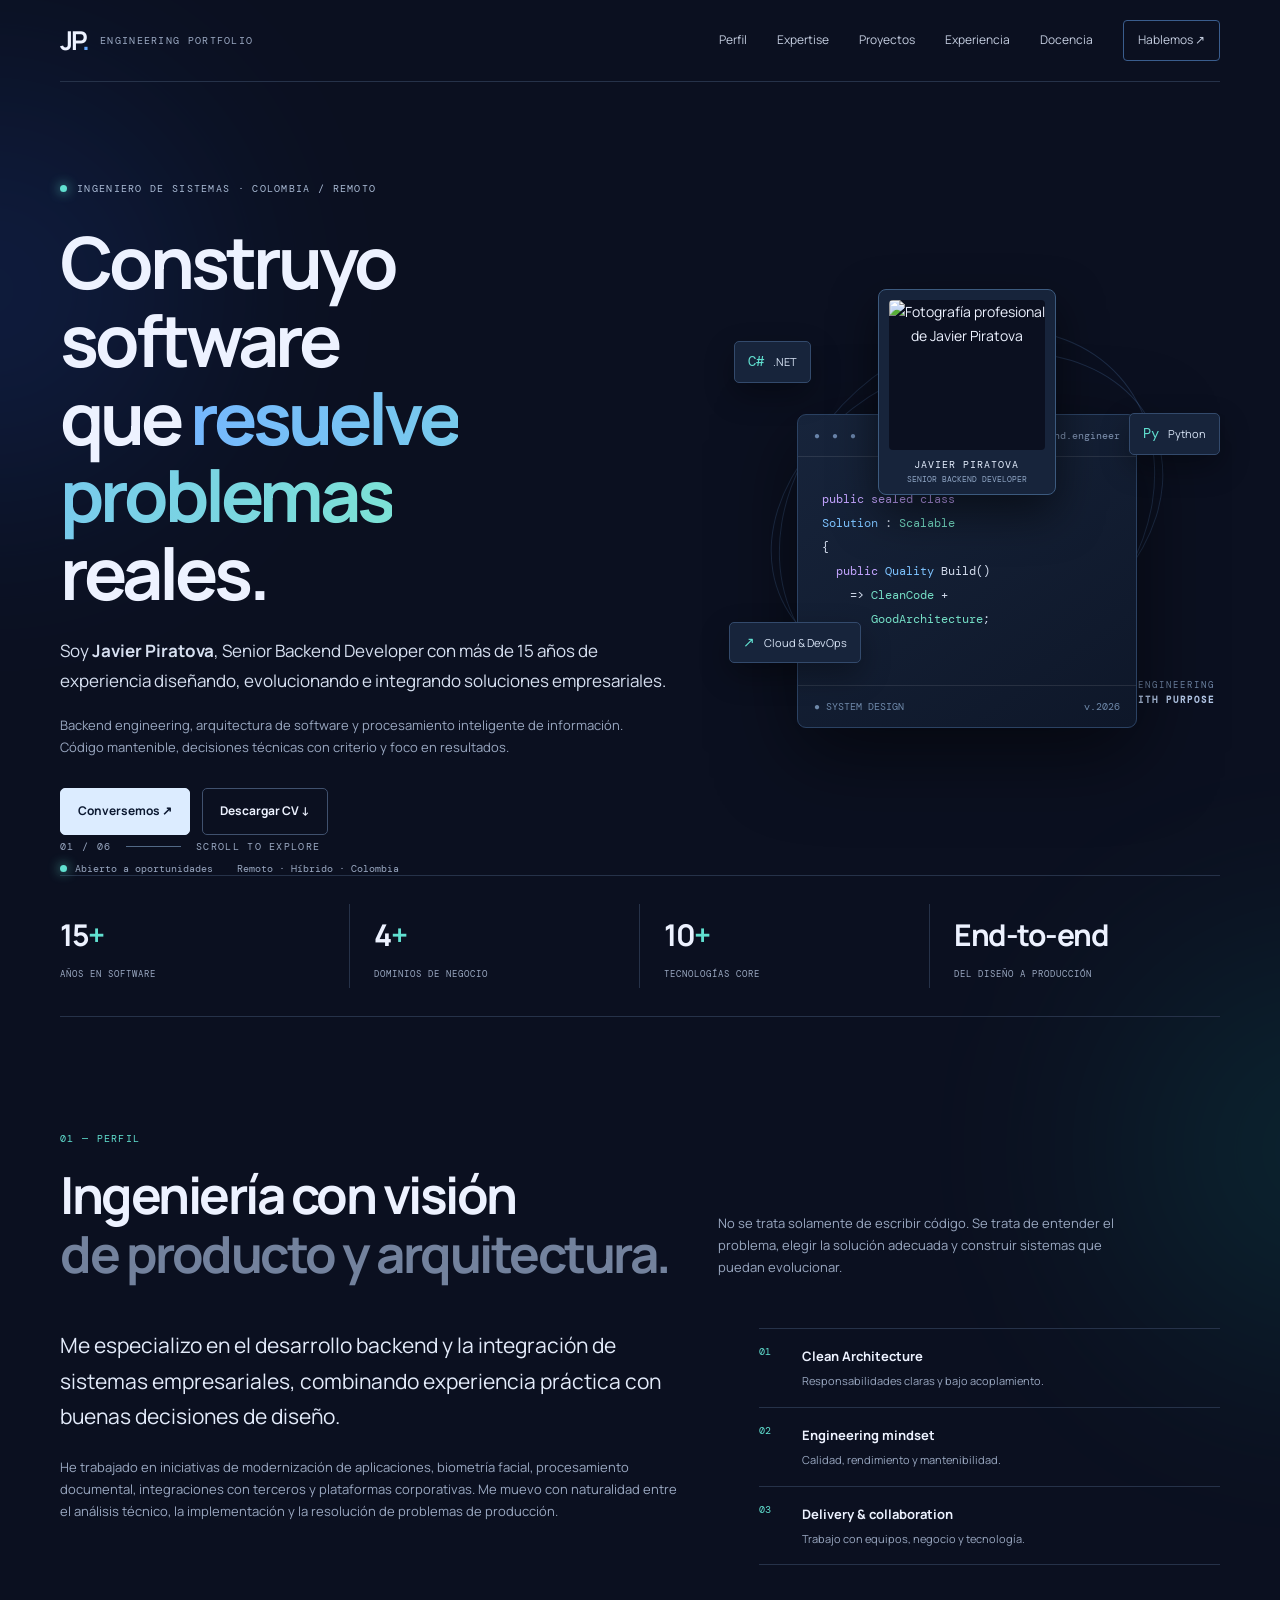
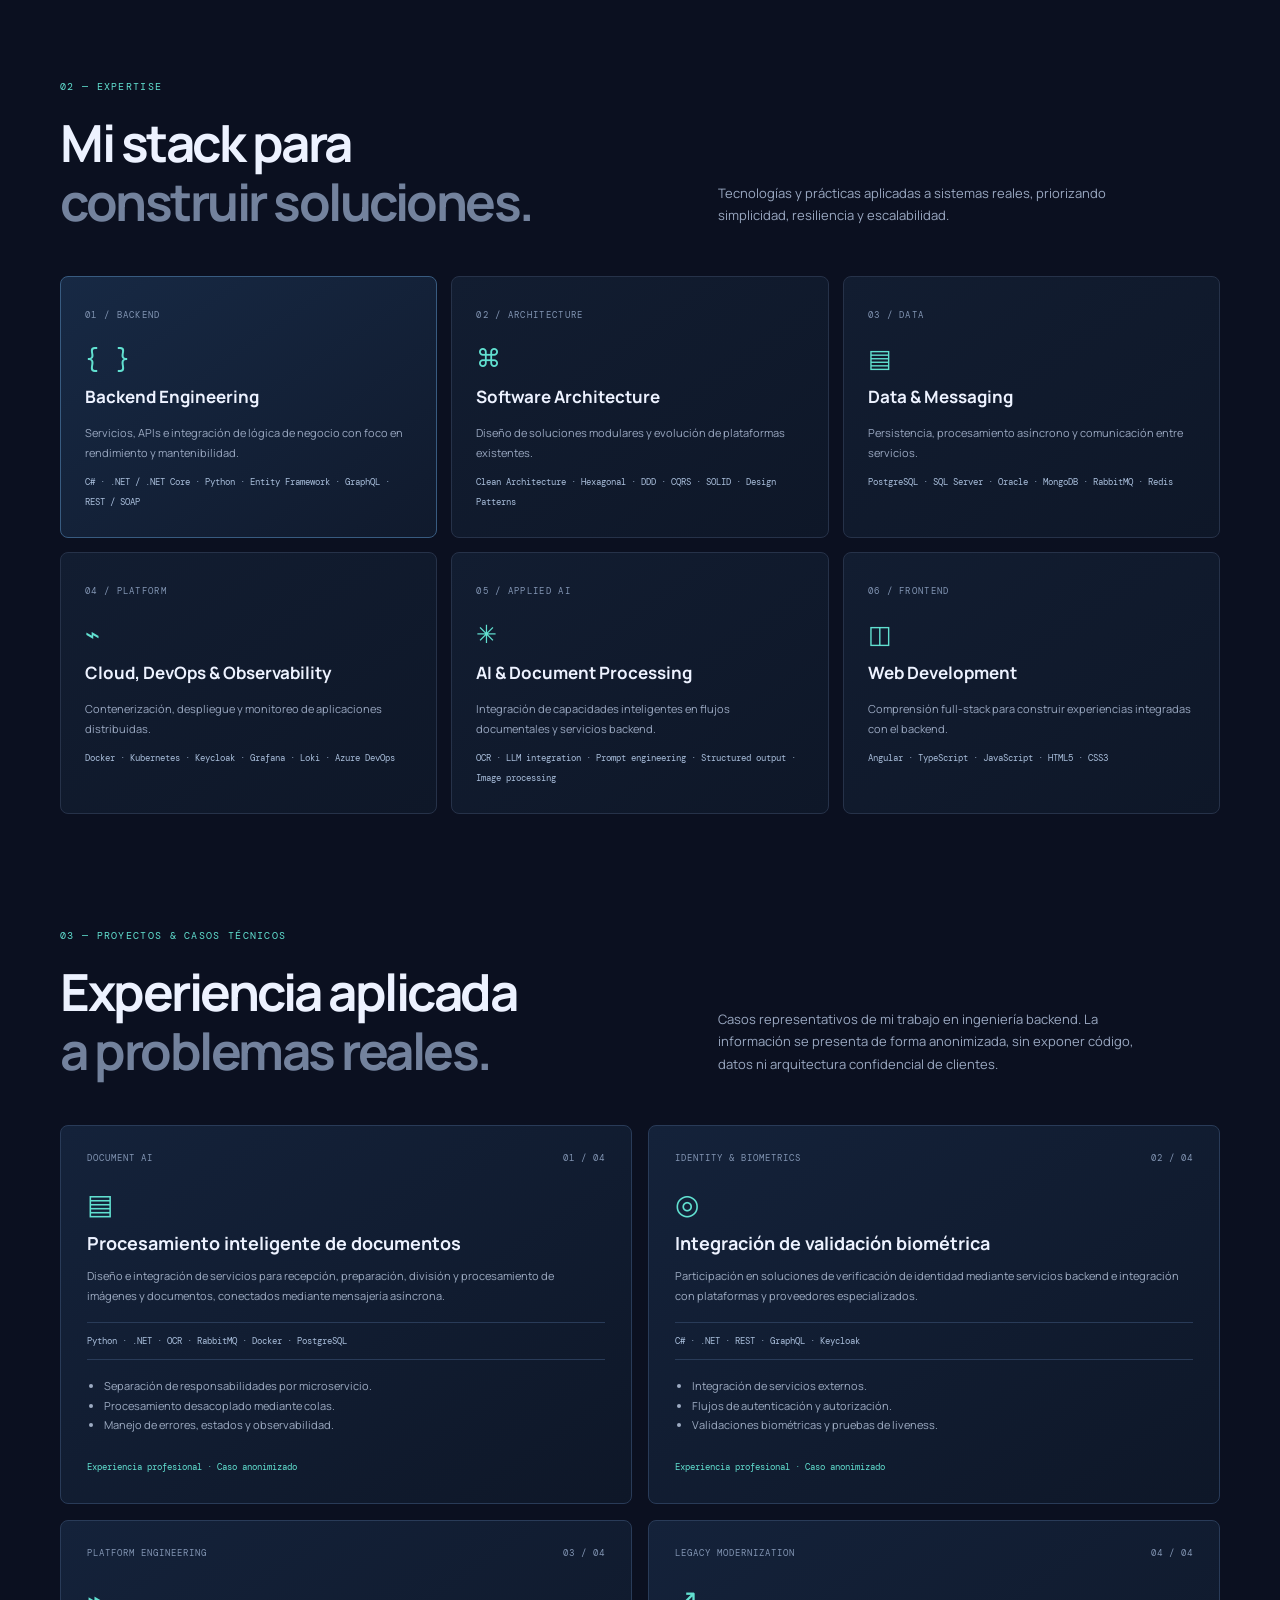
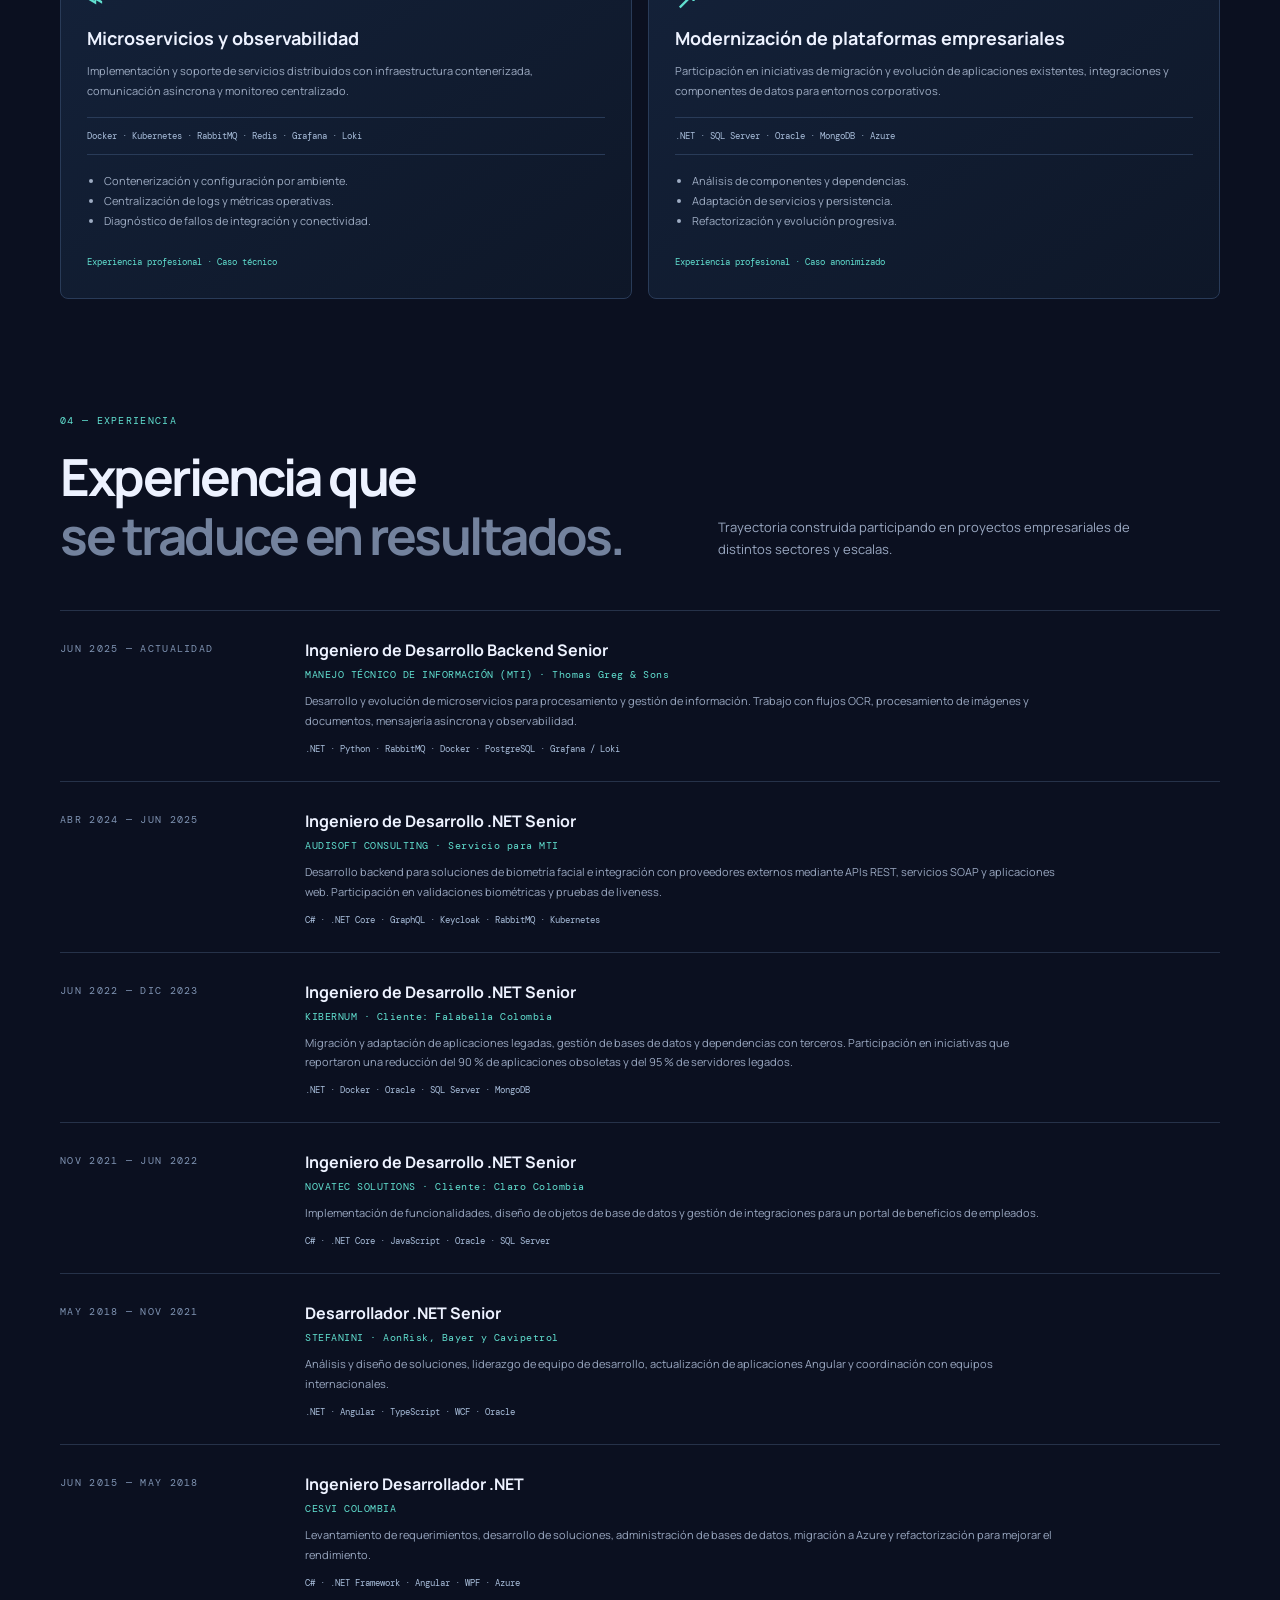
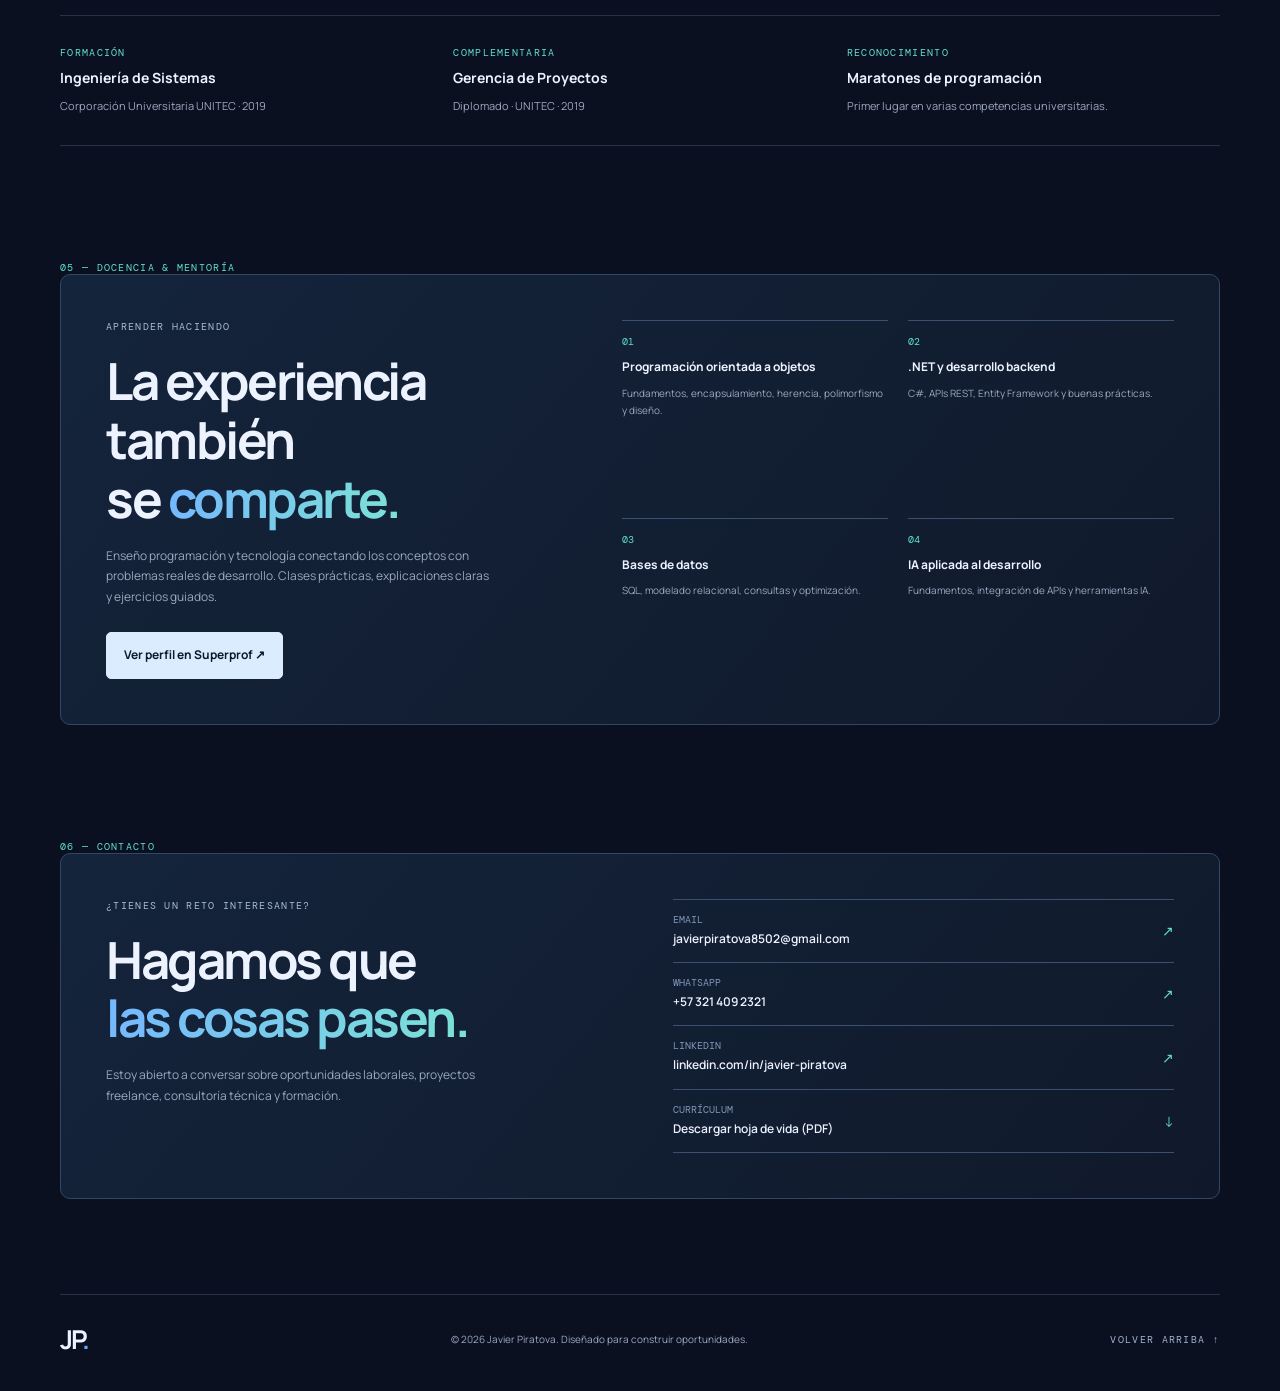
==== commit 6a5aef0e: "fix: point portfolio metadata to Cloudflare Pages and add profile photo" ====
--- a/index.html
+++ b/index.html
@@ -4,18 +4,18 @@
 <meta charset="utf-8"><meta name="viewport" content="width=device-width,initial-scale=1">
 <meta name="theme-color" content="#0b1020">
 <meta name="robots" content="index,follow,max-image-preview:large">
-<link rel="canonical" href="https://xavier8502.github.io/Portafolio/">
+<link rel="canonical" href="https://portafolio-cal.pages.dev/">
 <link rel="icon" type="image/svg+xml" href="assets/favicon.svg">
 <link rel="sitemap" type="application/xml" href="sitemap.xml">
 <meta property="og:type" content="website">
-<meta property="og:url" content="https://xavier8502.github.io/Portafolio/">
-<meta property="og:image" content="https://xavier8502.github.io/Portafolio/assets/og-cover.svg">
+<meta property="og:url" content="https://portafolio-cal.pages.dev/">
+<meta property="og:image" content="https://portafolio-cal.pages.dev/assets/og-cover.svg">
 <meta name="twitter:card" content="summary_large_image">
 <meta name="twitter:title" content="Javier Piratova | Senior Backend Developer">
 <meta name="twitter:description" content="Ingeniero de Sistemas y Senior Backend Developer. Arquitectura, .NET, microservicios e IA aplicada.">
-<meta name="twitter:image" content="https://xavier8502.github.io/Portafolio/assets/og-cover.svg">
+<meta name="twitter:image" content="https://portafolio-cal.pages.dev/assets/og-cover.svg">
 <script type="application/ld+json">
-{"@context":"https://schema.org","@type":"Person","name":"Javier Piratova","jobTitle":"Senior Backend Developer","url":"https://xavier8502.github.io/Portafolio/","email":"mailto:javierpiratova8502@gmail.com","sameAs":["https://www.linkedin.com/in/javier-piratova","https://github.com/Xavier8502"],"knowsAbout":["Software Architecture","C#",".NET","Python","Microservices","GraphQL","REST APIs","Document AI","OCR","RabbitMQ","PostgreSQL","Docker","Kubernetes"]}
+{"@context":"https://schema.org","@type":"Person","name":"Javier Piratova","jobTitle":"Senior Backend Developer","url":"https://portafolio-cal.pages.dev/","email":"mailto:javierpiratova8502@gmail.com","sameAs":["https://www.linkedin.com/in/javier-piratova","https://github.com/Xavier8502"],"knowsAbout":["Software Architecture","C#",".NET","Python","Microservices","GraphQL","REST APIs","Document AI","OCR","RabbitMQ","PostgreSQL","Docker","Kubernetes"]}
 </script>
 <meta name="description" content="Javier Piratova — Senior Backend Developer e Ingeniero de Sistemas. Arquitectura de software, .NET, C#, Python, microservicios, APIs e IA aplicada.">
 <meta property="og:title" content="Javier Piratova | Senior Backend Developer">
@@ -39,7 +39,7 @@
 <p class="sub">Backend engineering, arquitectura de software y procesamiento inteligente de información. Código mantenible, decisiones técnicas con criterio y foco en resultados.</p>
 <div class="actions"><a class="btn primary" href="#contacto">Conversemos ↗</a><a class="btn" href="assets/CV_Javier_Piratova.pdf" target="_blank" rel="noopener">Descargar CV ↓</a></div>
 <div class="availability"><span><i></i> Abierto a oportunidades</span><span>Remoto · Híbrido · Colombia</span></div></div>
-<div class="visual"><div class="portrait-card"><img src="assets/profile-placeholder.svg" alt="Marca personal JP de Javier Piratova" width="152" height="184"><span>JAVIER PIRATOVA</span><small>SENIOR BACKEND DEVELOPER</small></div><div class="orbit o1"></div><div class="orbit o2"></div>
+<div class="visual"><div class="portrait-card"><img src="assets/javier-piratova.webp" alt="Fotografía profesional de Javier Piratova" width="152" height="184"><span>JAVIER PIRATOVA</span><small>SENIOR BACKEND DEVELOPER</small></div><div class="orbit o1"></div><div class="orbit o2"></div>
 <div class="code"><div class="code-top"><span>● ● ●</span> backend.engineer</div><pre><b>public sealed class</b>
 <span>Solution</span> : <i>Scalable</i>
 {
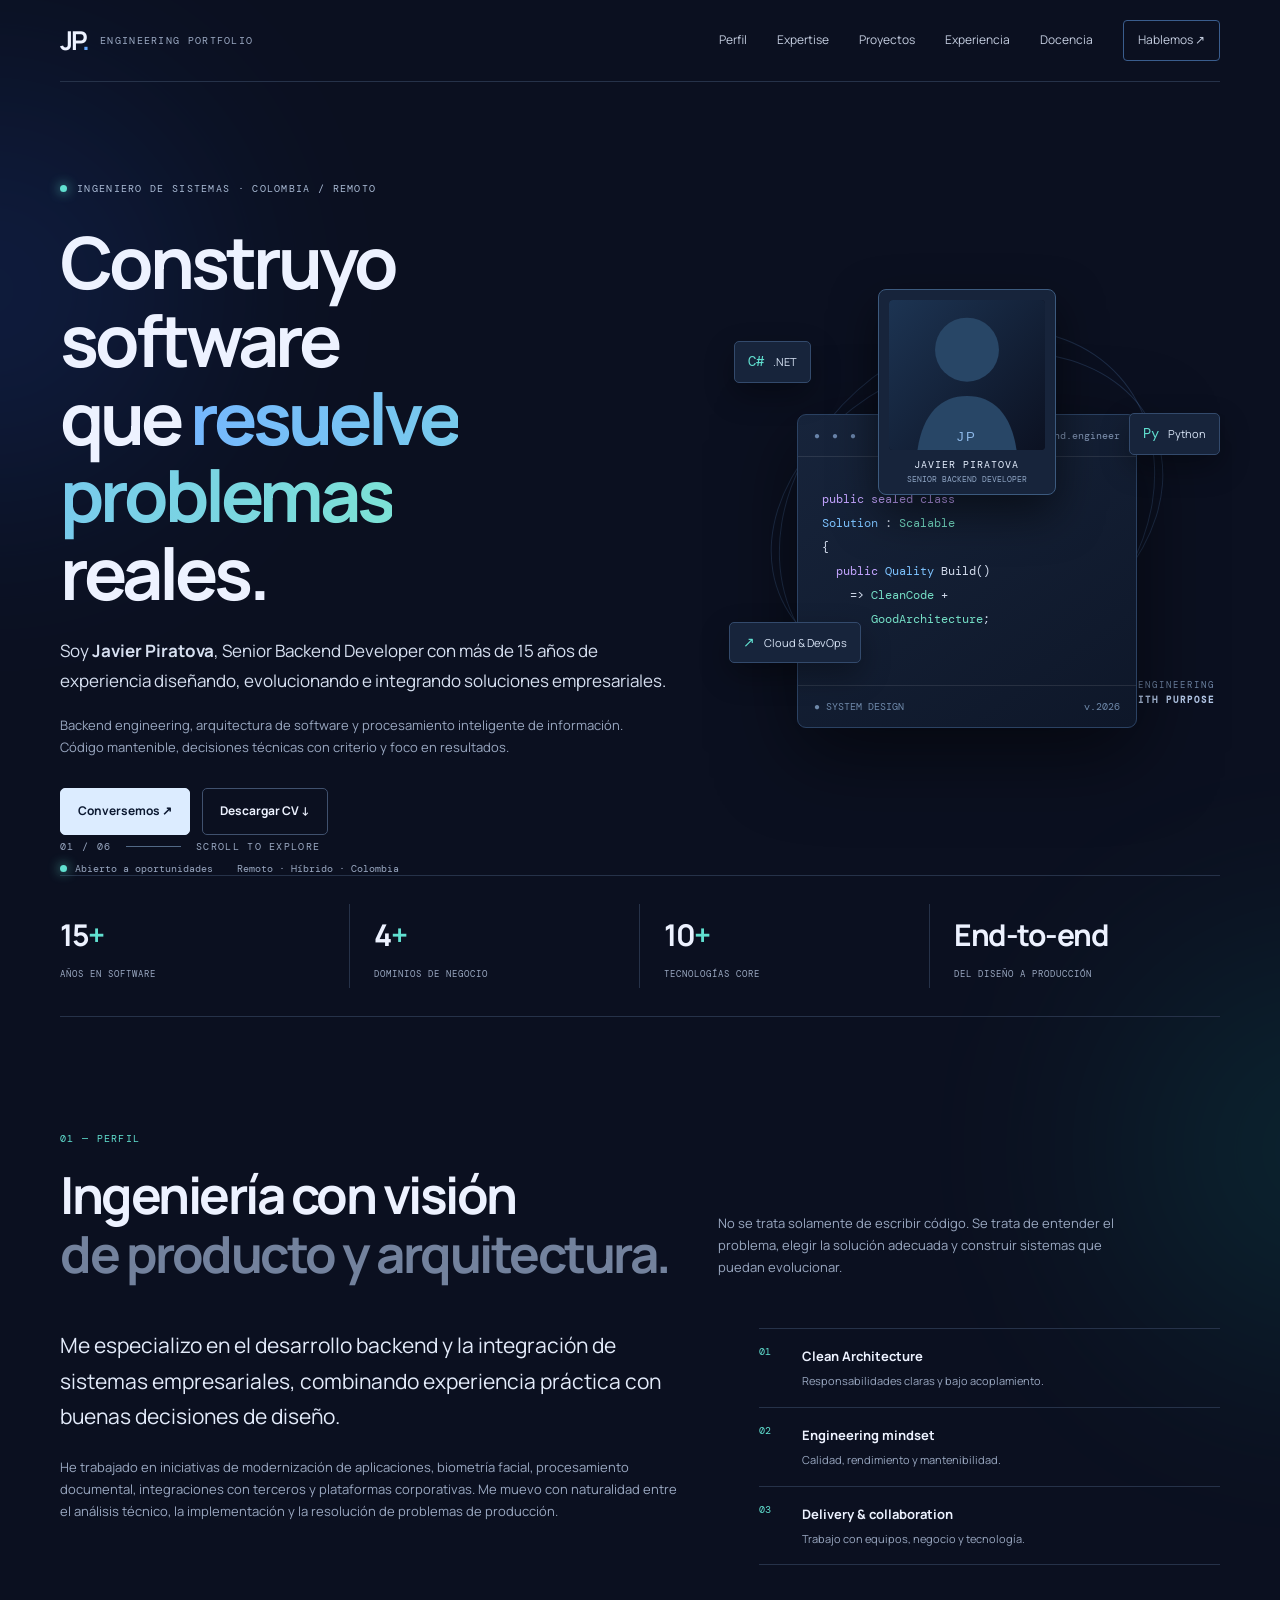
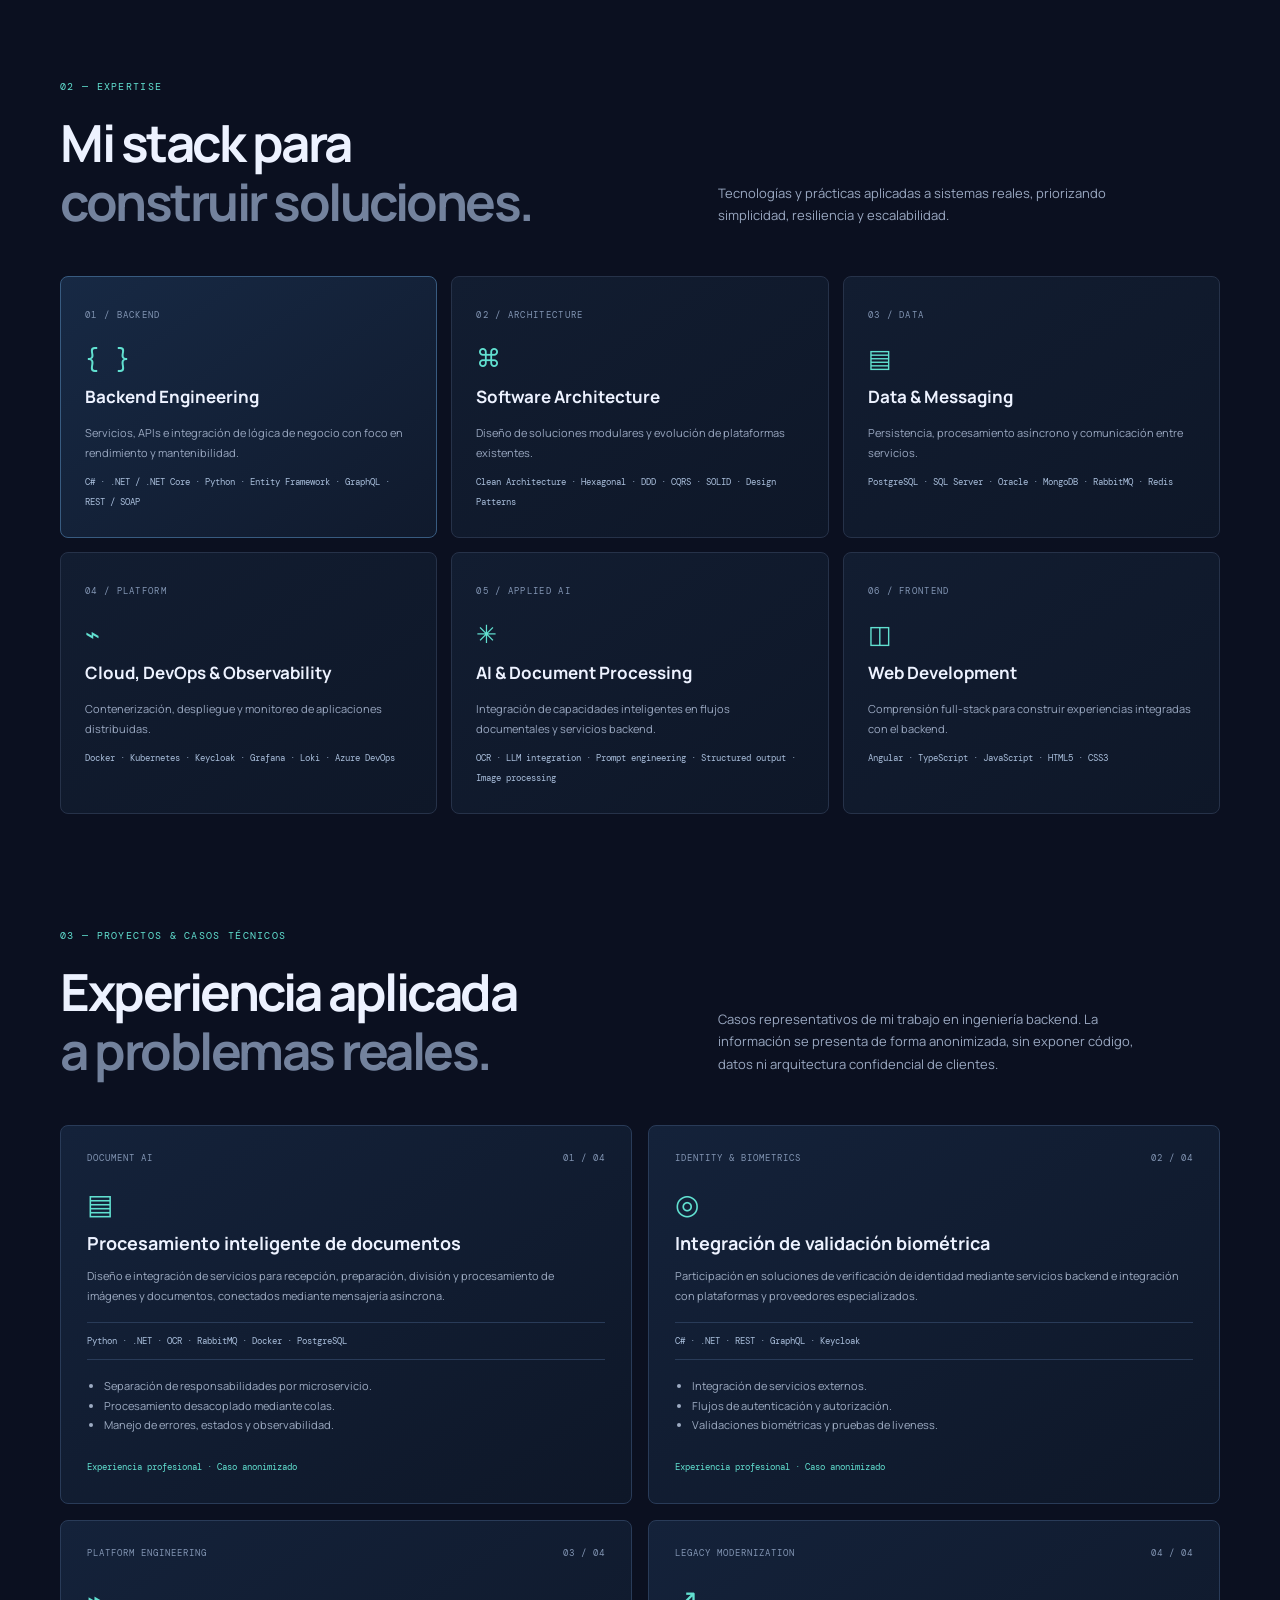
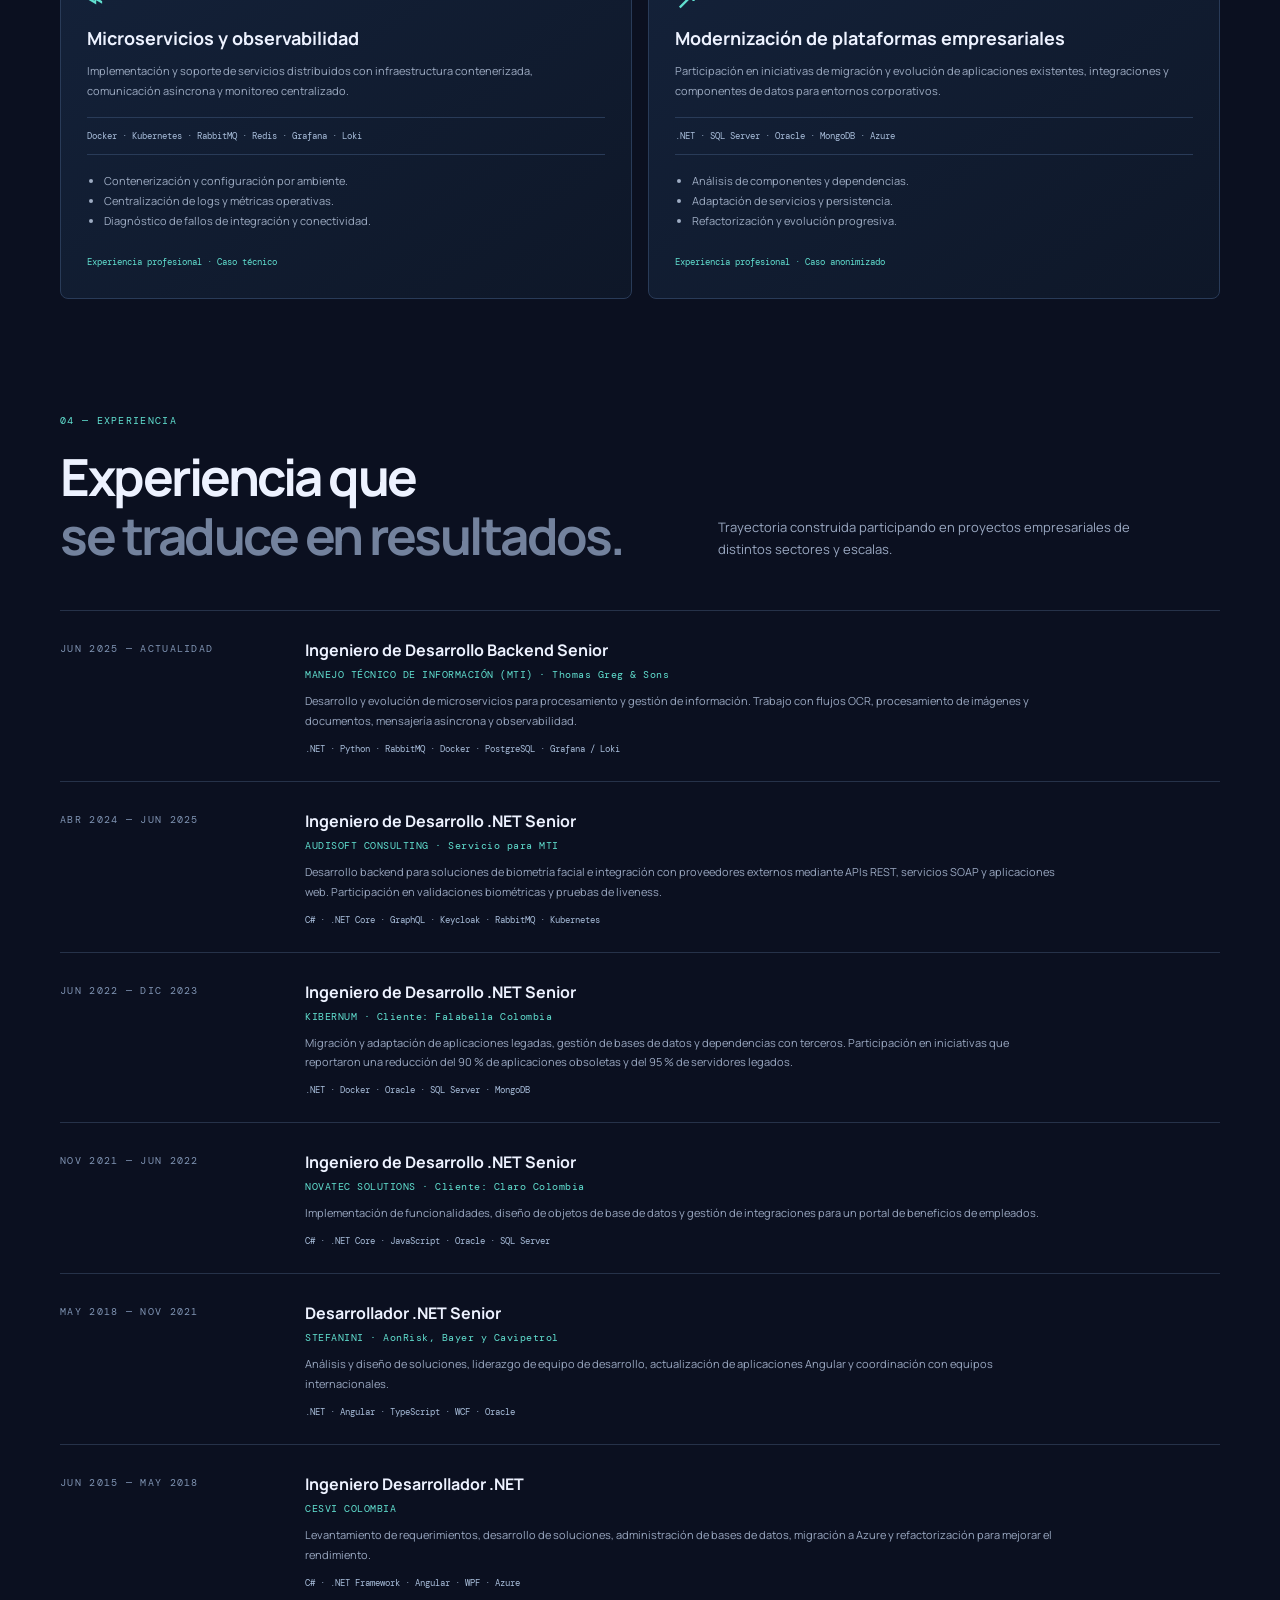
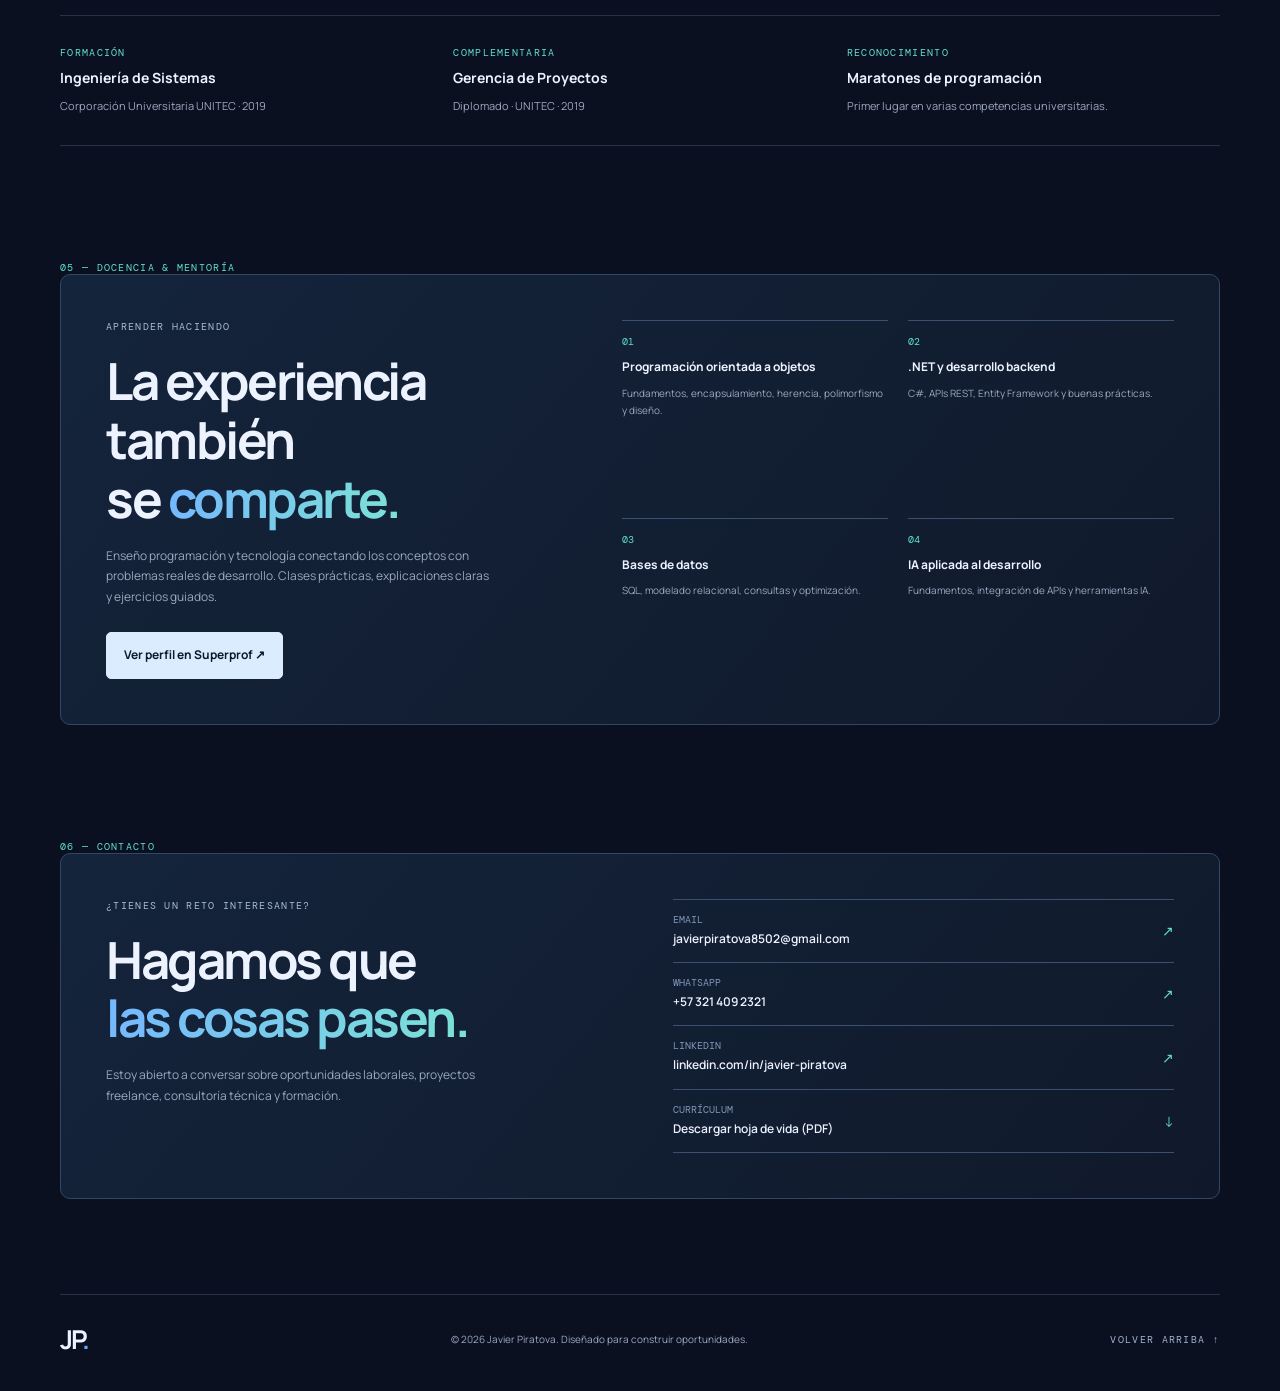
==== commit 8434994c: "fix: keep valid profile asset until photo is committed" ====
--- a/index.html
+++ b/index.html
@@ -39,7 +39,7 @@
 <p class="sub">Backend engineering, arquitectura de software y procesamiento inteligente de información. Código mantenible, decisiones técnicas con criterio y foco en resultados.</p>
 <div class="actions"><a class="btn primary" href="#contacto">Conversemos ↗</a><a class="btn" href="assets/CV_Javier_Piratova.pdf" target="_blank" rel="noopener">Descargar CV ↓</a></div>
 <div class="availability"><span><i></i> Abierto a oportunidades</span><span>Remoto · Híbrido · Colombia</span></div></div>
-<div class="visual"><div class="portrait-card"><img src="assets/javier-piratova.webp" alt="Fotografía profesional de Javier Piratova" width="152" height="184"><span>JAVIER PIRATOVA</span><small>SENIOR BACKEND DEVELOPER</small></div><div class="orbit o1"></div><div class="orbit o2"></div>
+<div class="visual"><div class="portrait-card"><img src="assets/profile-placeholder.svg" alt="Marca personal JP de Javier Piratova" width="152" height="184"><span>JAVIER PIRATOVA</span><small>SENIOR BACKEND DEVELOPER</small></div><div class="orbit o1"></div><div class="orbit o2"></div>
 <div class="code"><div class="code-top"><span>● ● ●</span> backend.engineer</div><pre><b>public sealed class</b>
 <span>Solution</span> : <i>Scalable</i>
 {
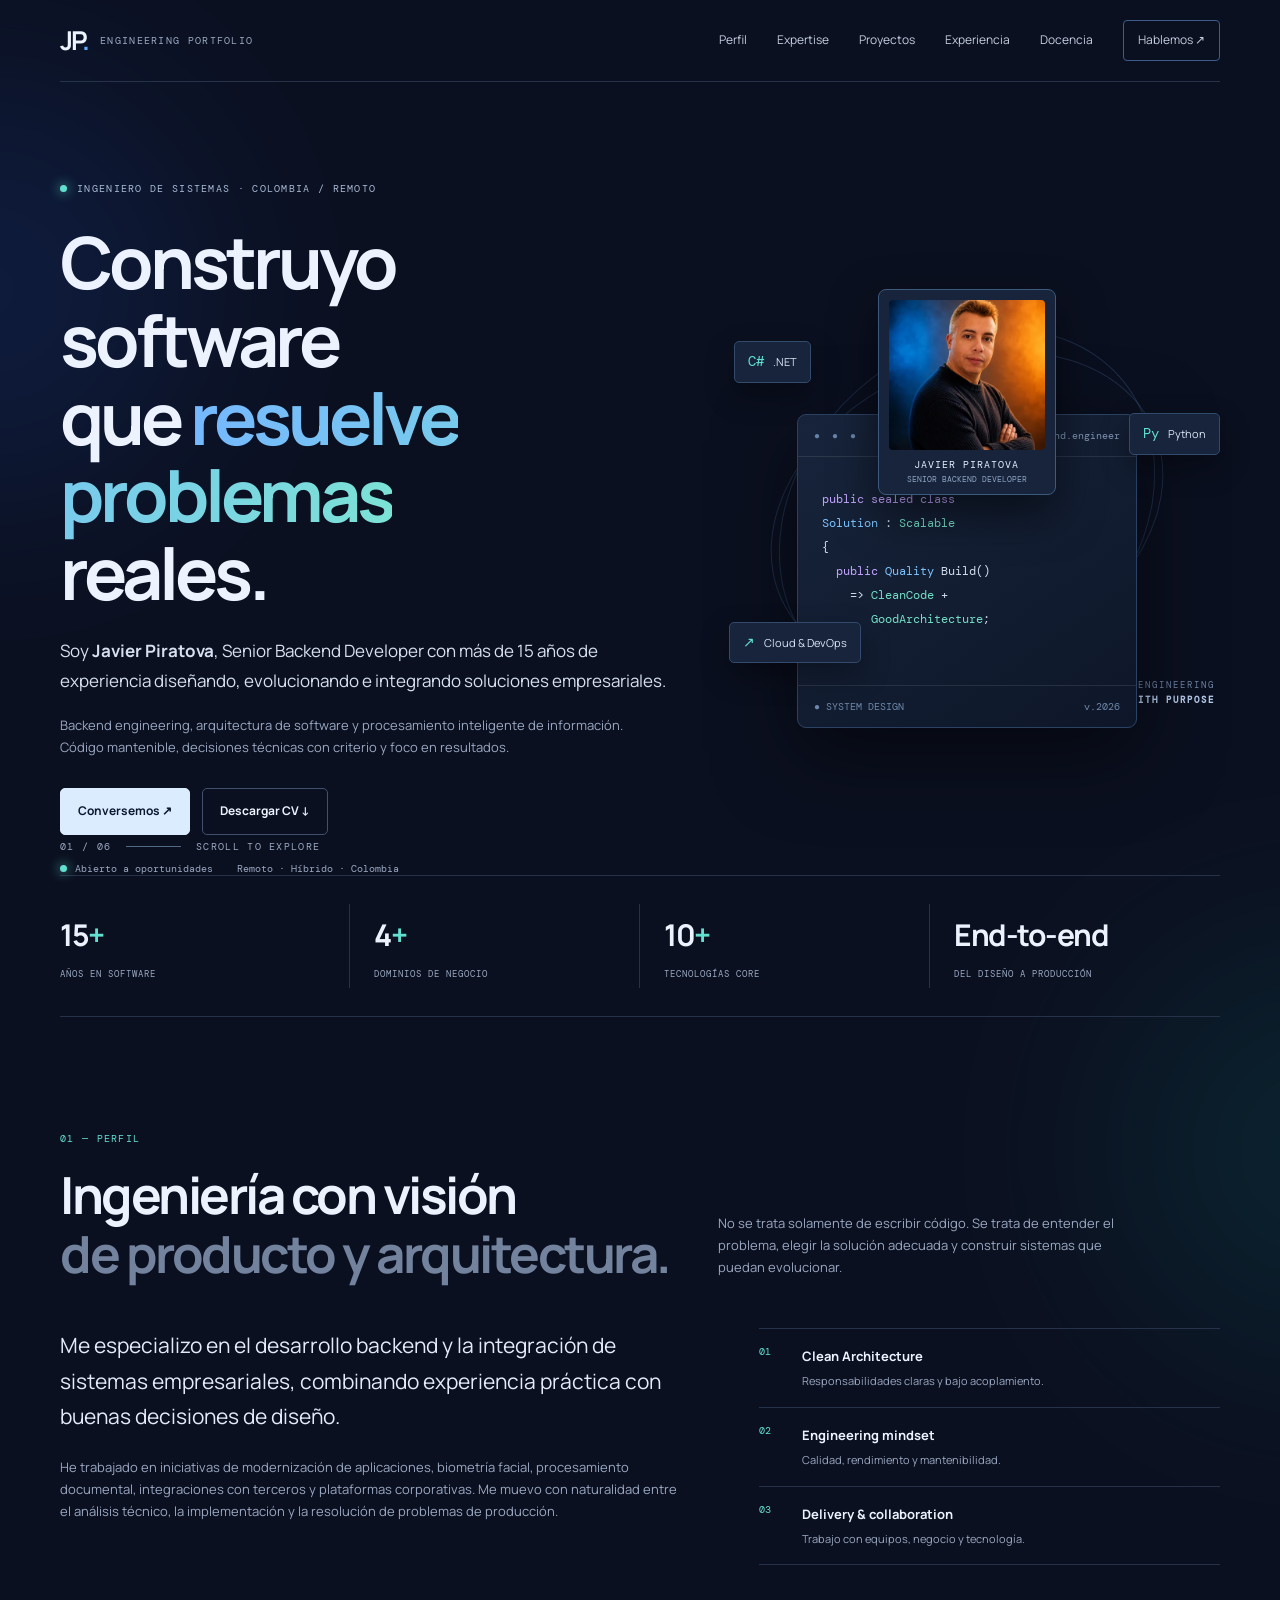
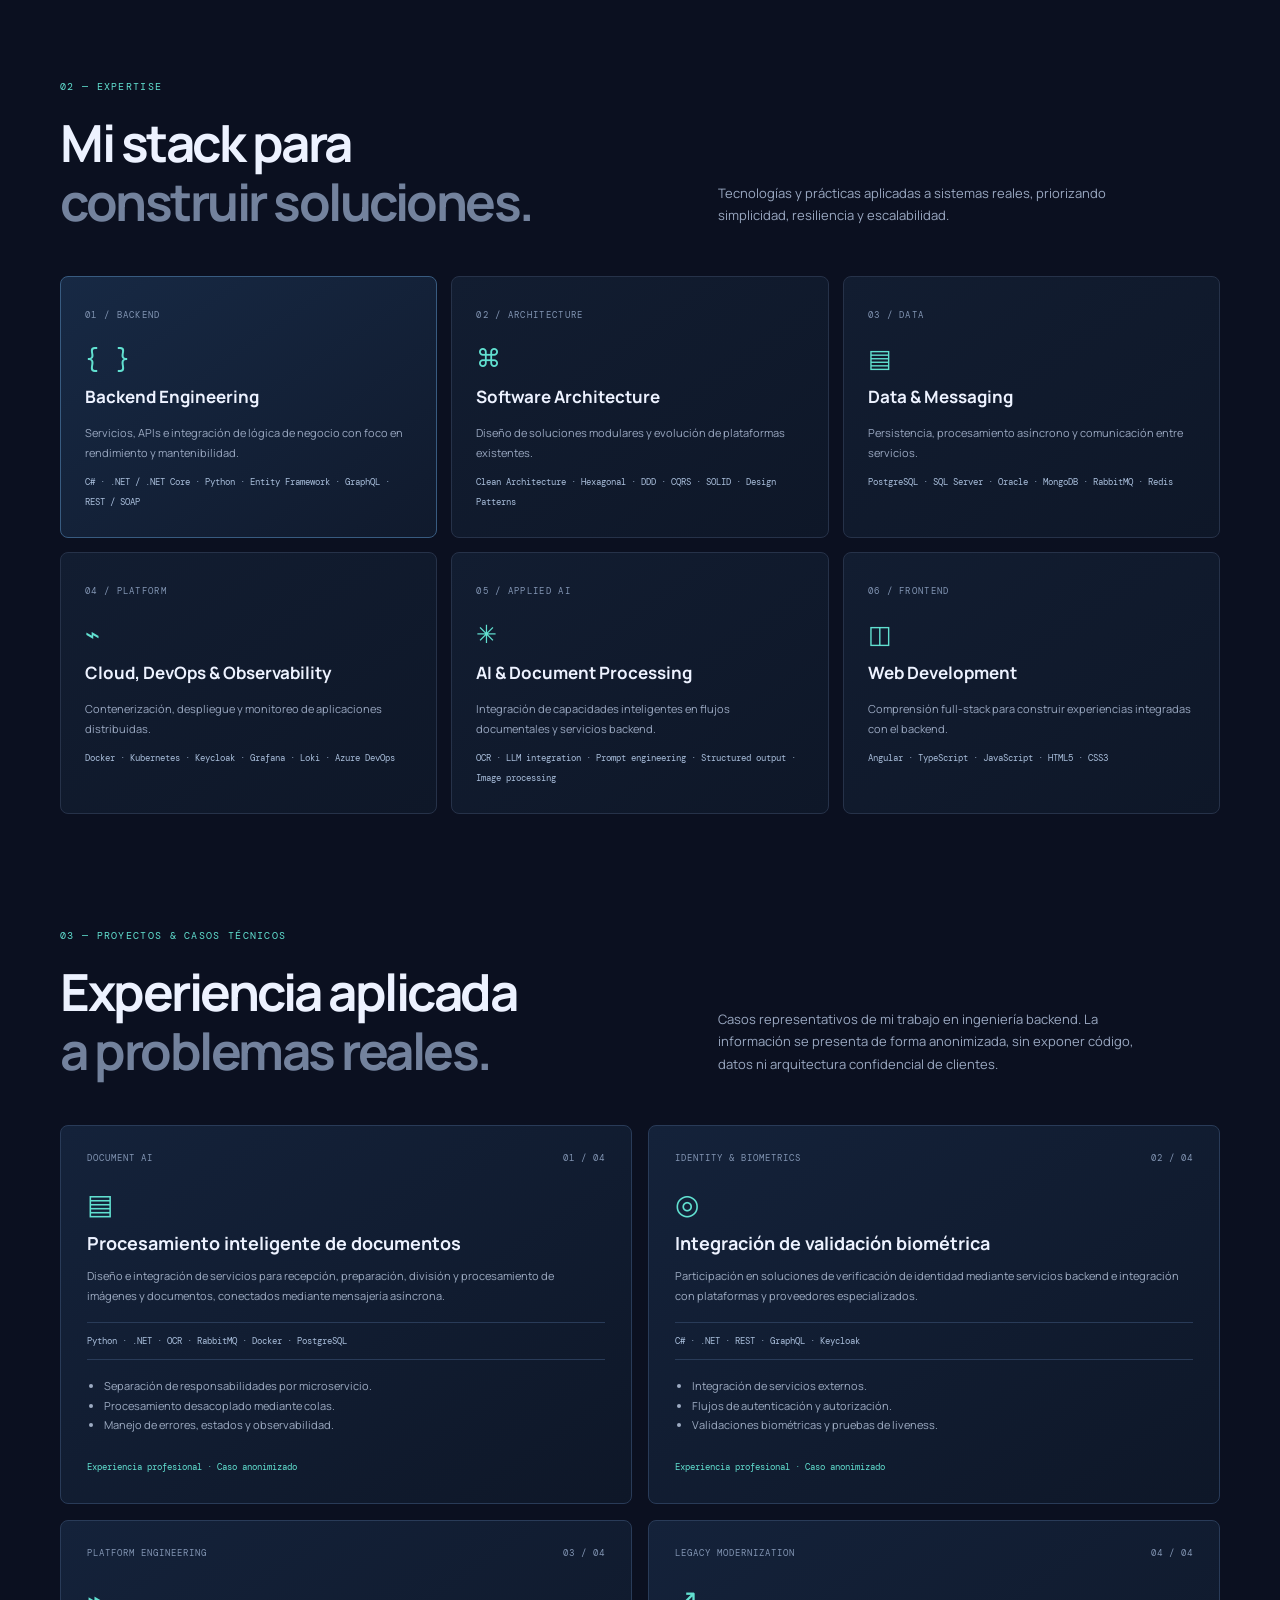
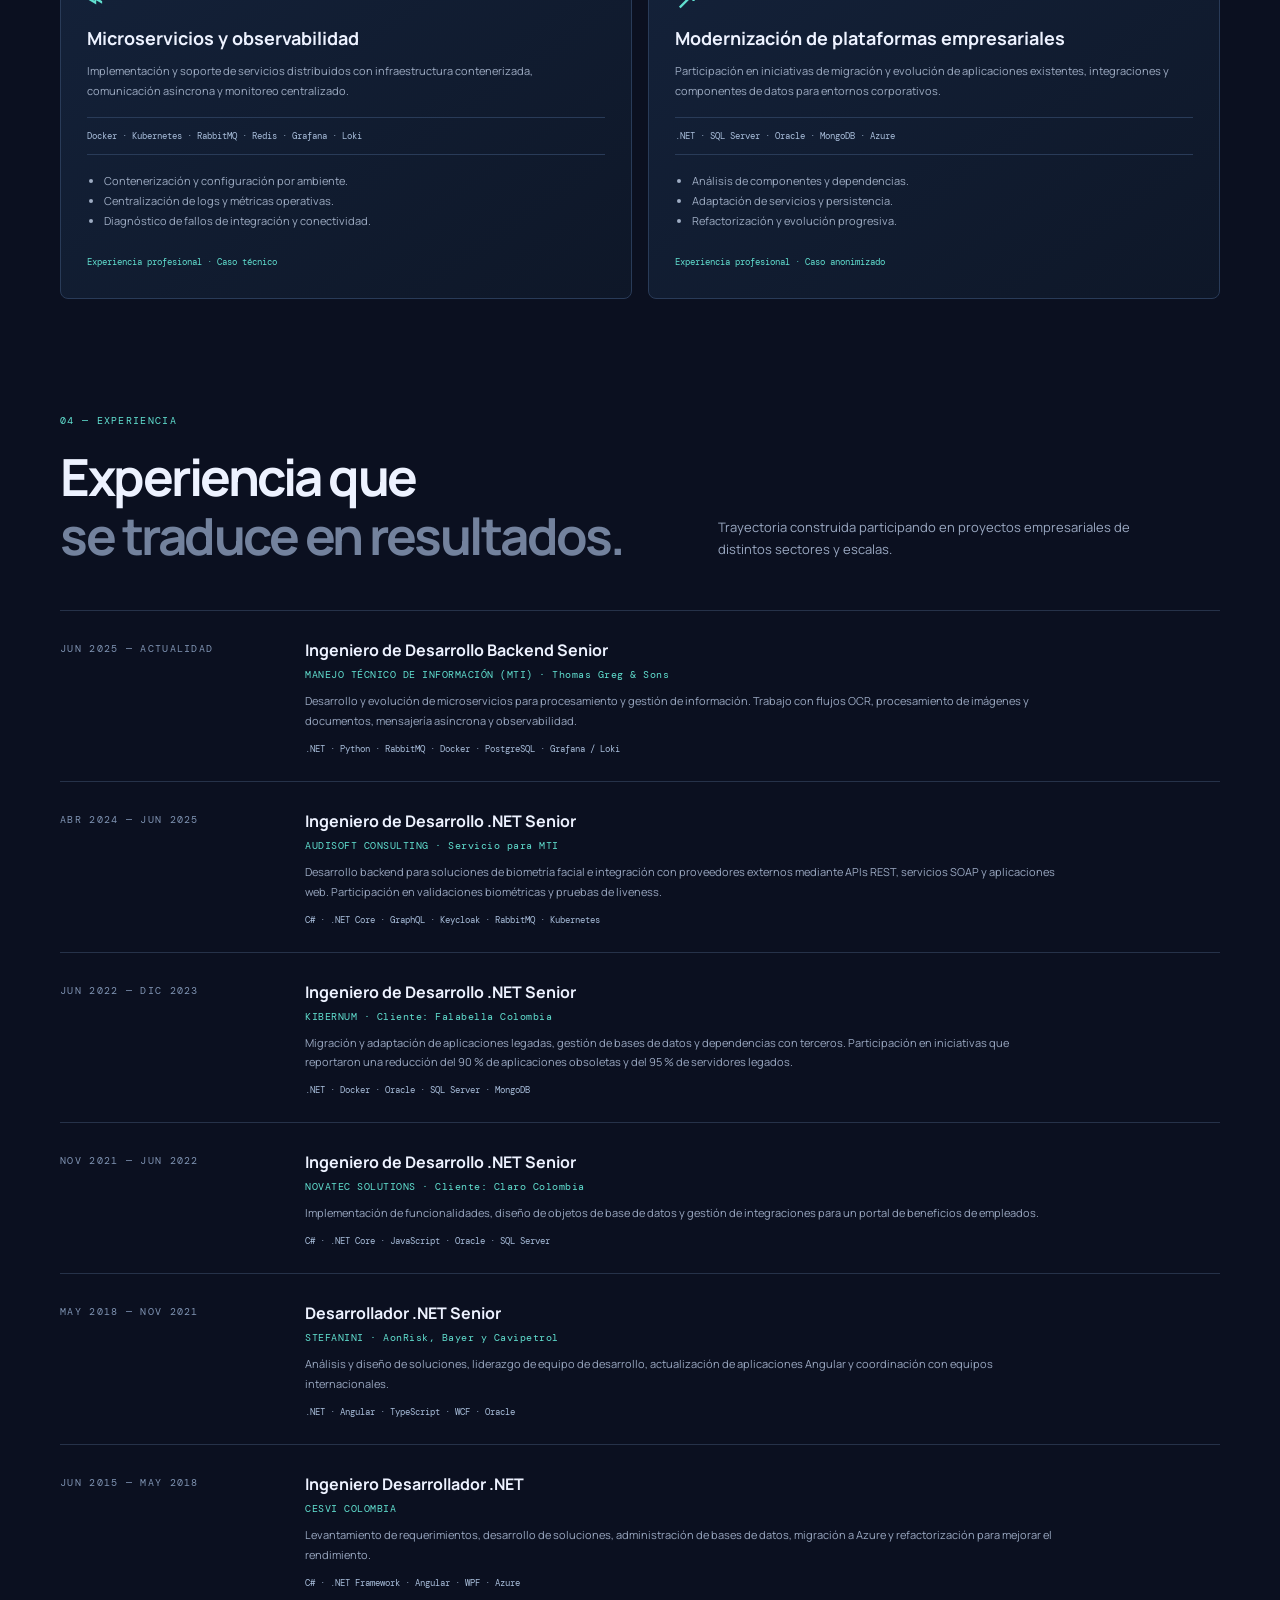
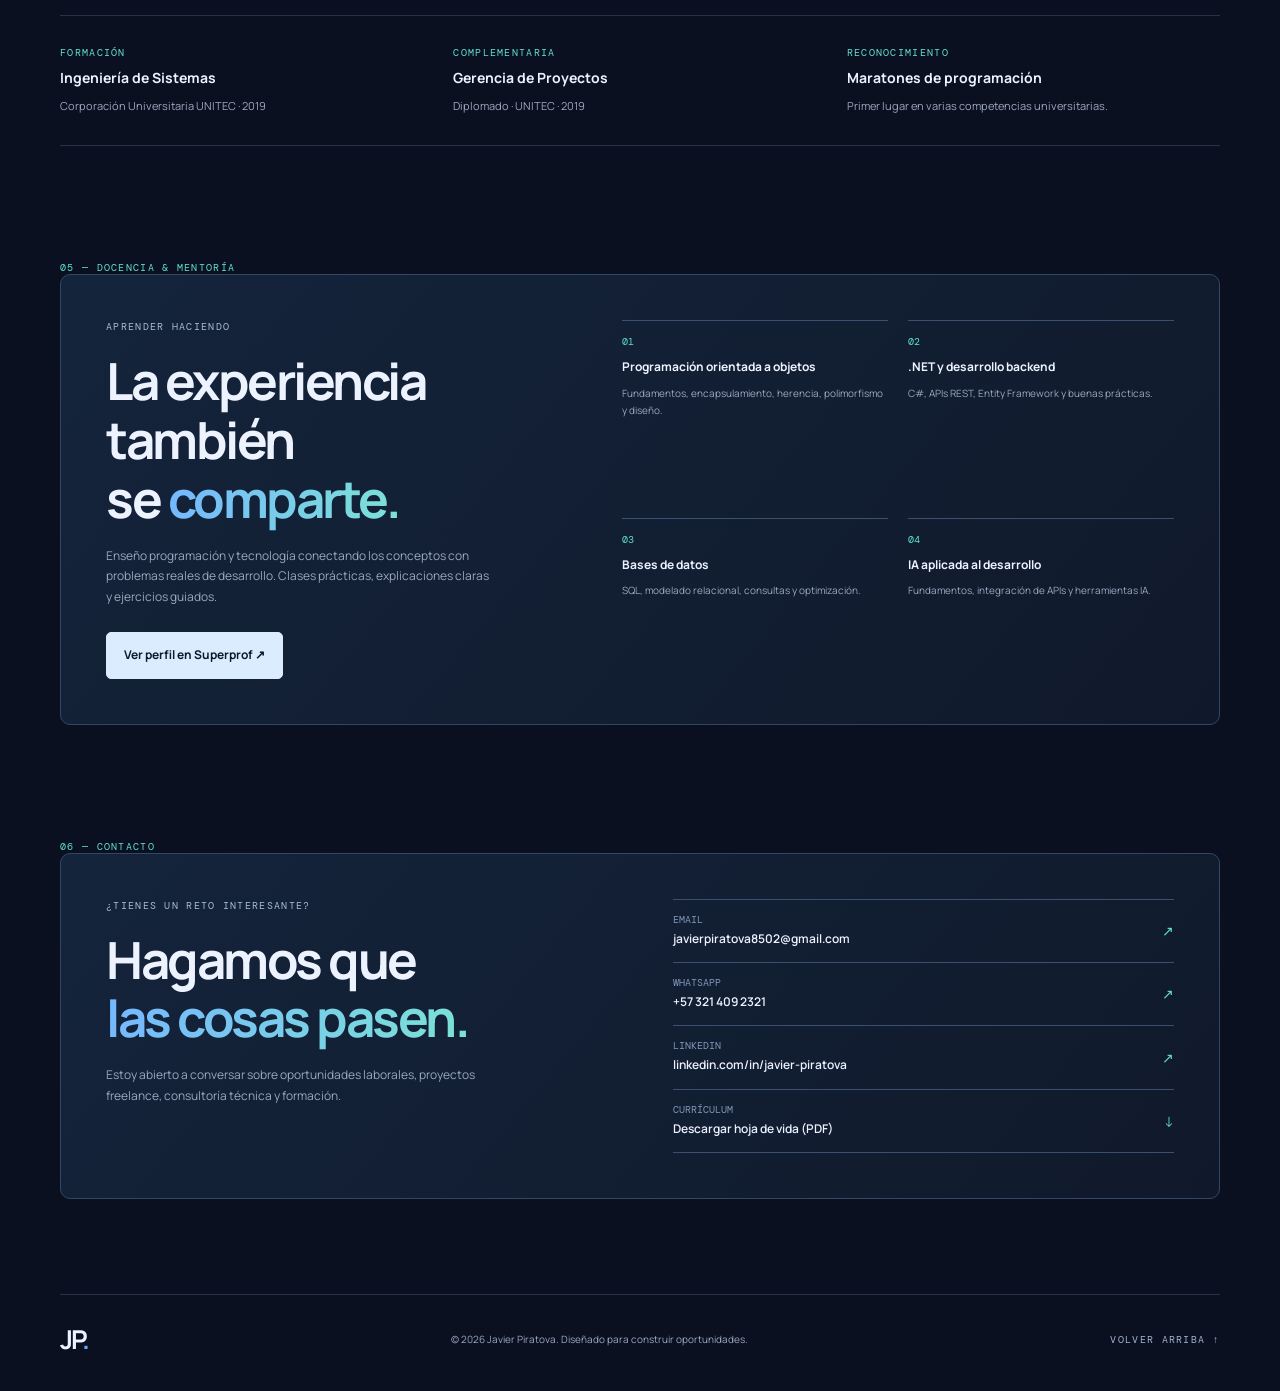
==== commit 895955ca: "feat(portfolio): display professional profile photo" ====
--- a/index.html
+++ b/index.html
@@ -39,7 +39,7 @@
 <p class="sub">Backend engineering, arquitectura de software y procesamiento inteligente de información. Código mantenible, decisiones técnicas con criterio y foco en resultados.</p>
 <div class="actions"><a class="btn primary" href="#contacto">Conversemos ↗</a><a class="btn" href="assets/CV_Javier_Piratova.pdf" target="_blank" rel="noopener">Descargar CV ↓</a></div>
 <div class="availability"><span><i></i> Abierto a oportunidades</span><span>Remoto · Híbrido · Colombia</span></div></div>
-<div class="visual"><div class="portrait-card"><img src="assets/profile-placeholder.svg" alt="Marca personal JP de Javier Piratova" width="152" height="184"><span>JAVIER PIRATOVA</span><small>SENIOR BACKEND DEVELOPER</small></div><div class="orbit o1"></div><div class="orbit o2"></div>
+<div class="visual"><div class="portrait-card"><img src="assets/javier-piratova.webp" alt="Fotografía profesional de Javier Piratova, Senior Backend Developer" width="400" height="400" loading="eager" fetchpriority="high" decoding="async"><span>JAVIER PIRATOVA</span><small>SENIOR BACKEND DEVELOPER</small></div><div class="orbit o1"></div><div class="orbit o2"></div>
 <div class="code"><div class="code-top"><span>● ● ●</span> backend.engineer</div><pre><b>public sealed class</b>
 <span>Solution</span> : <i>Scalable</i>
 {
